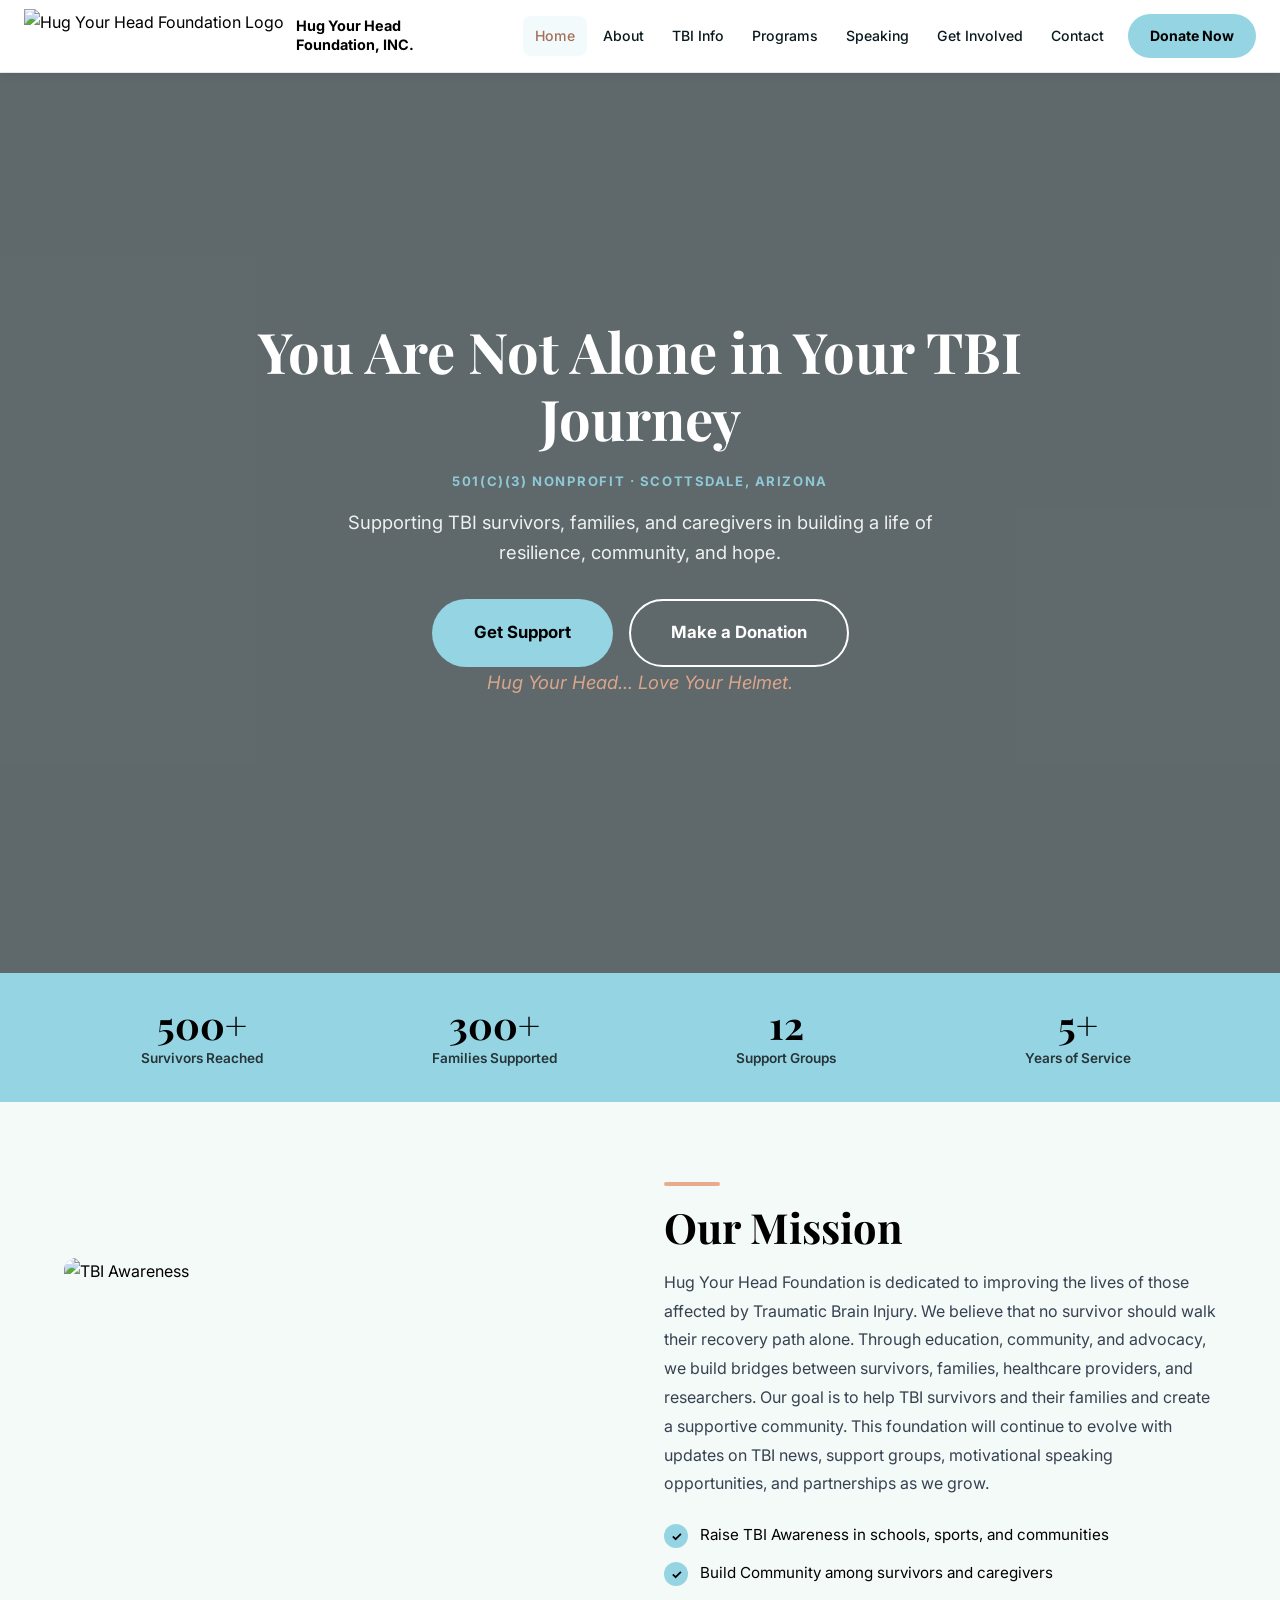
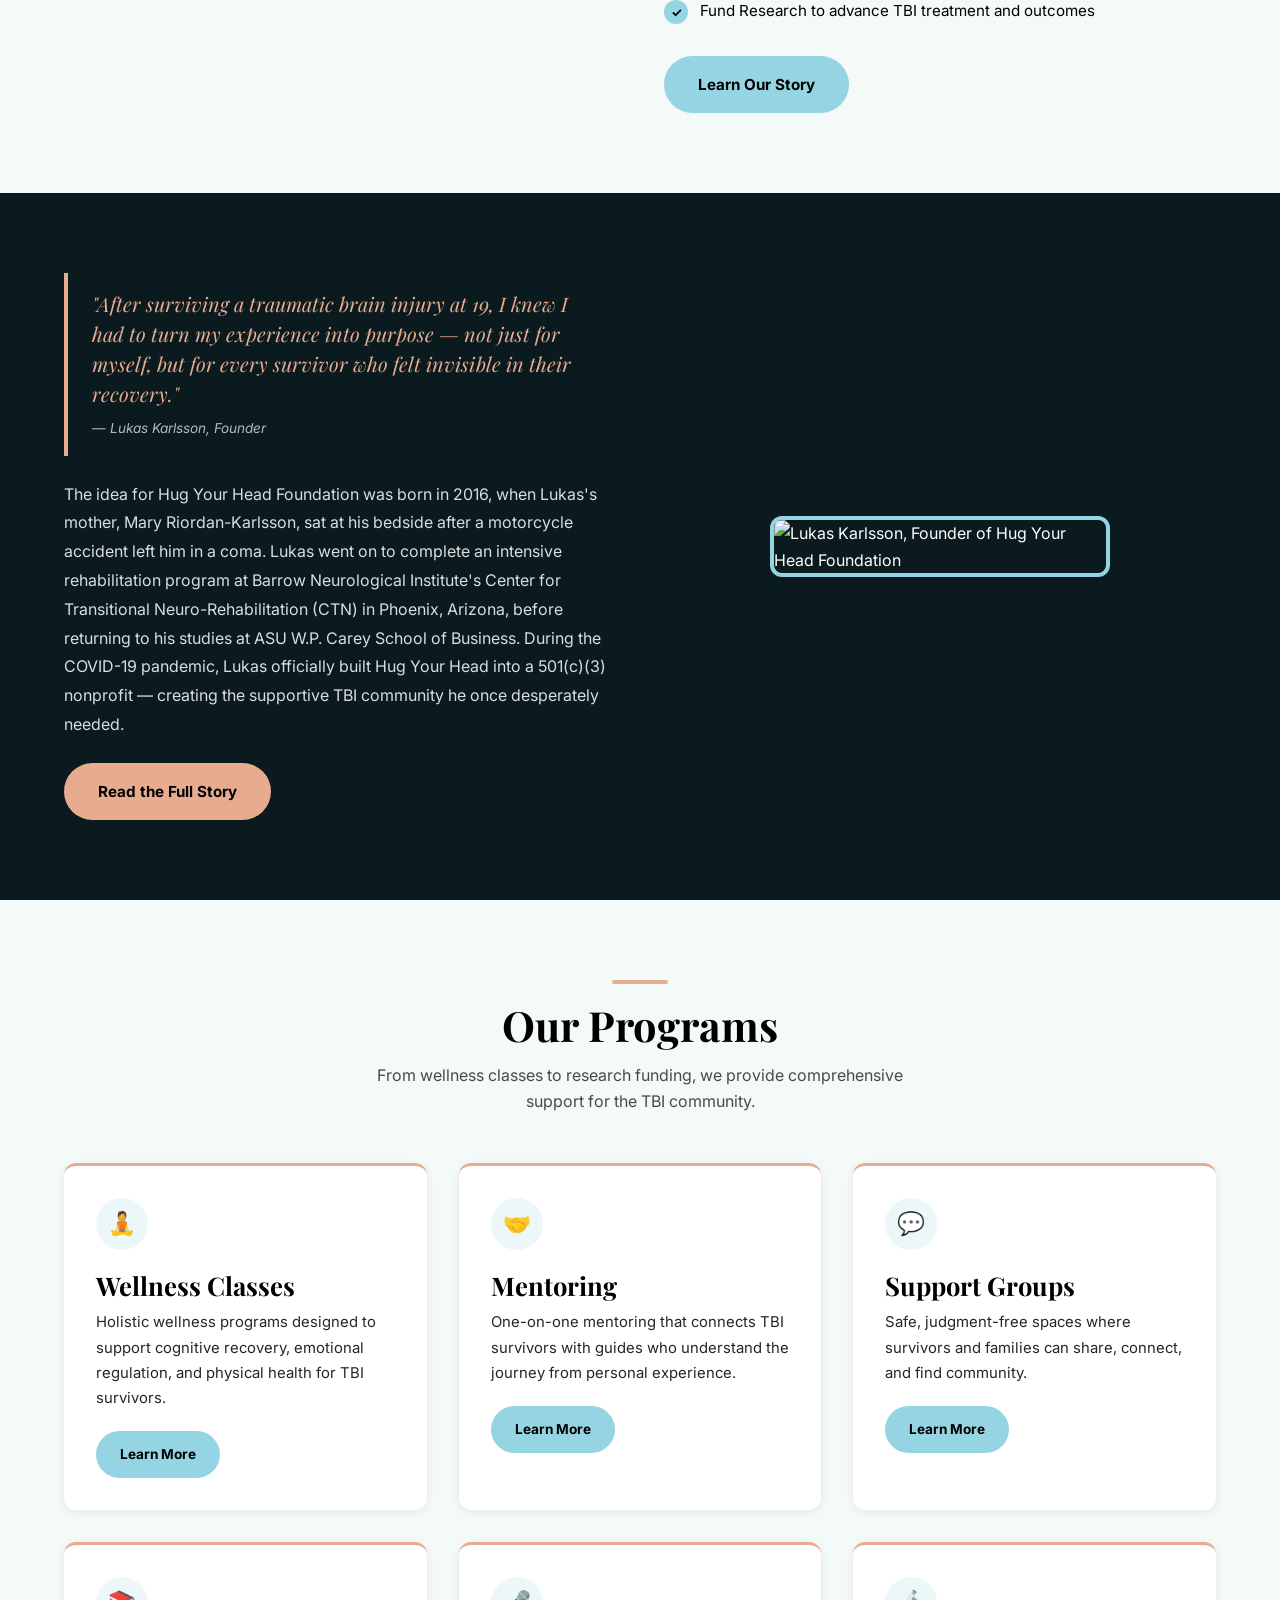
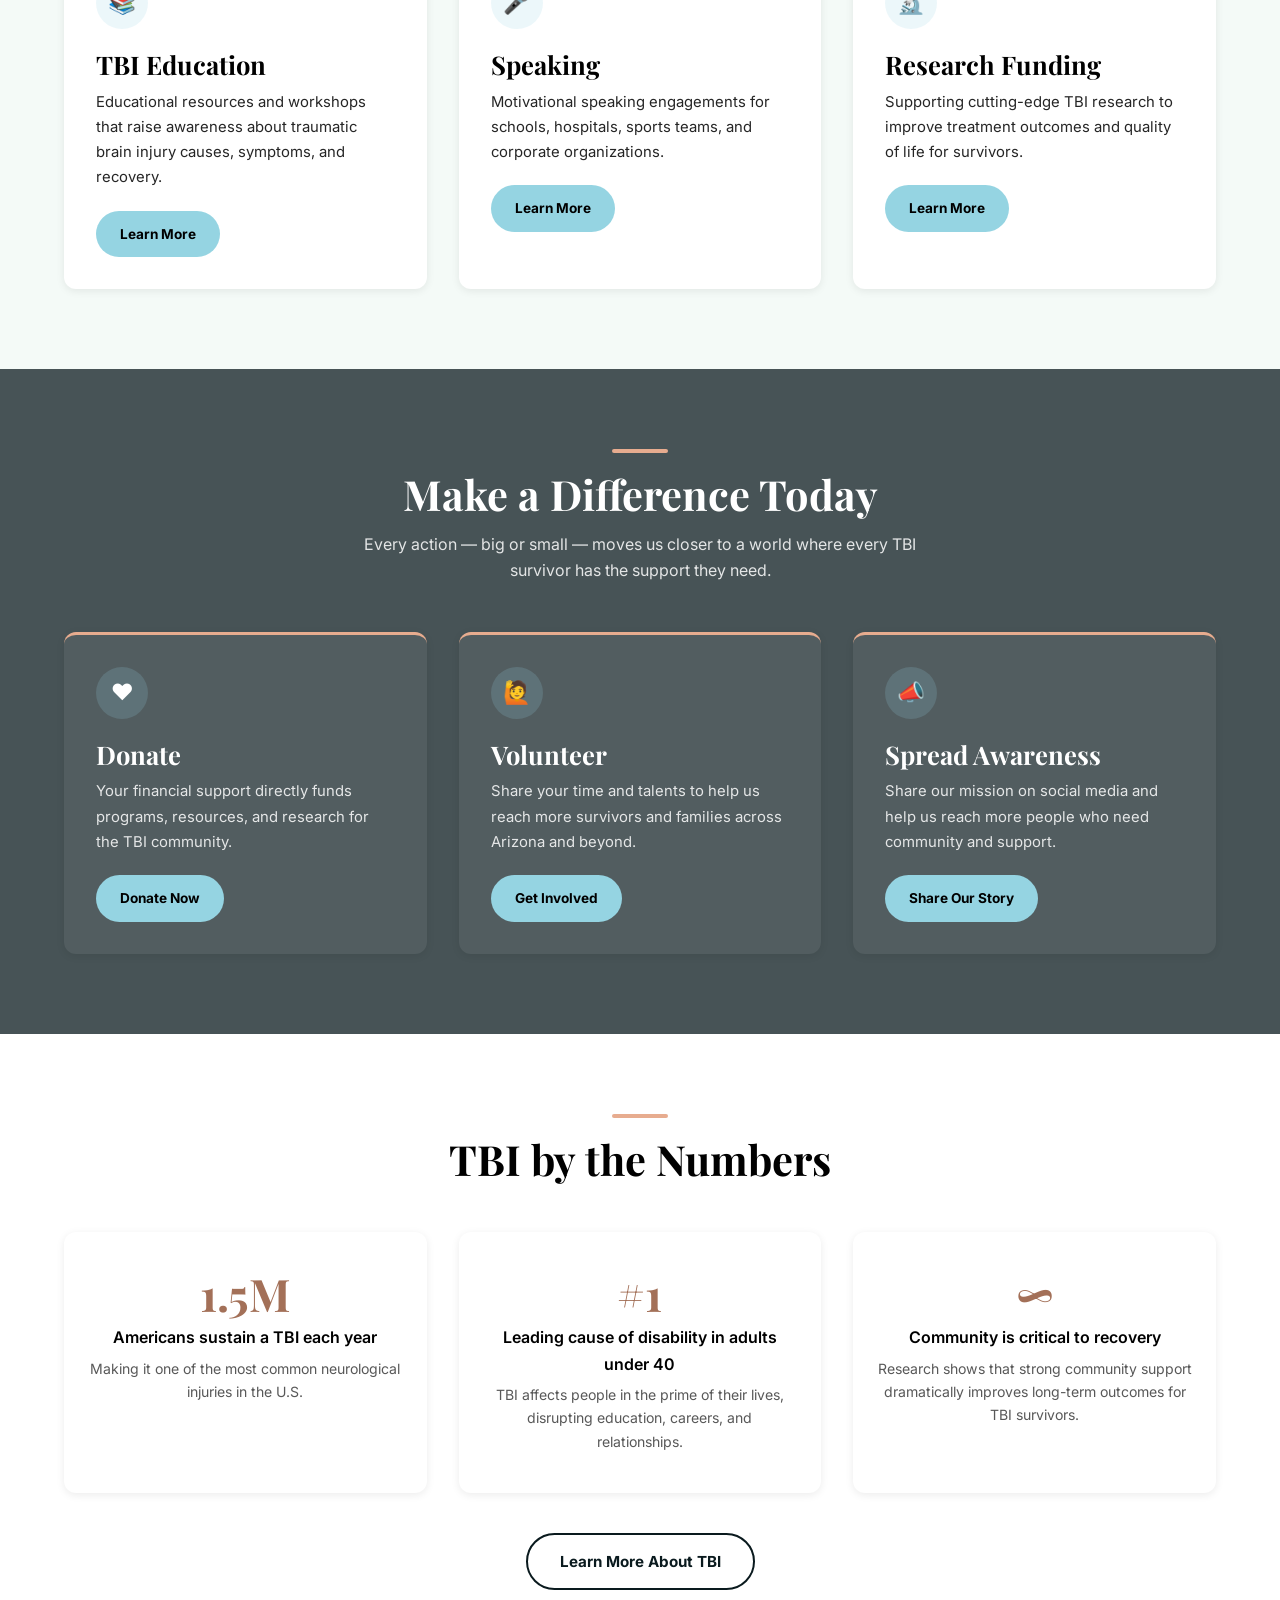
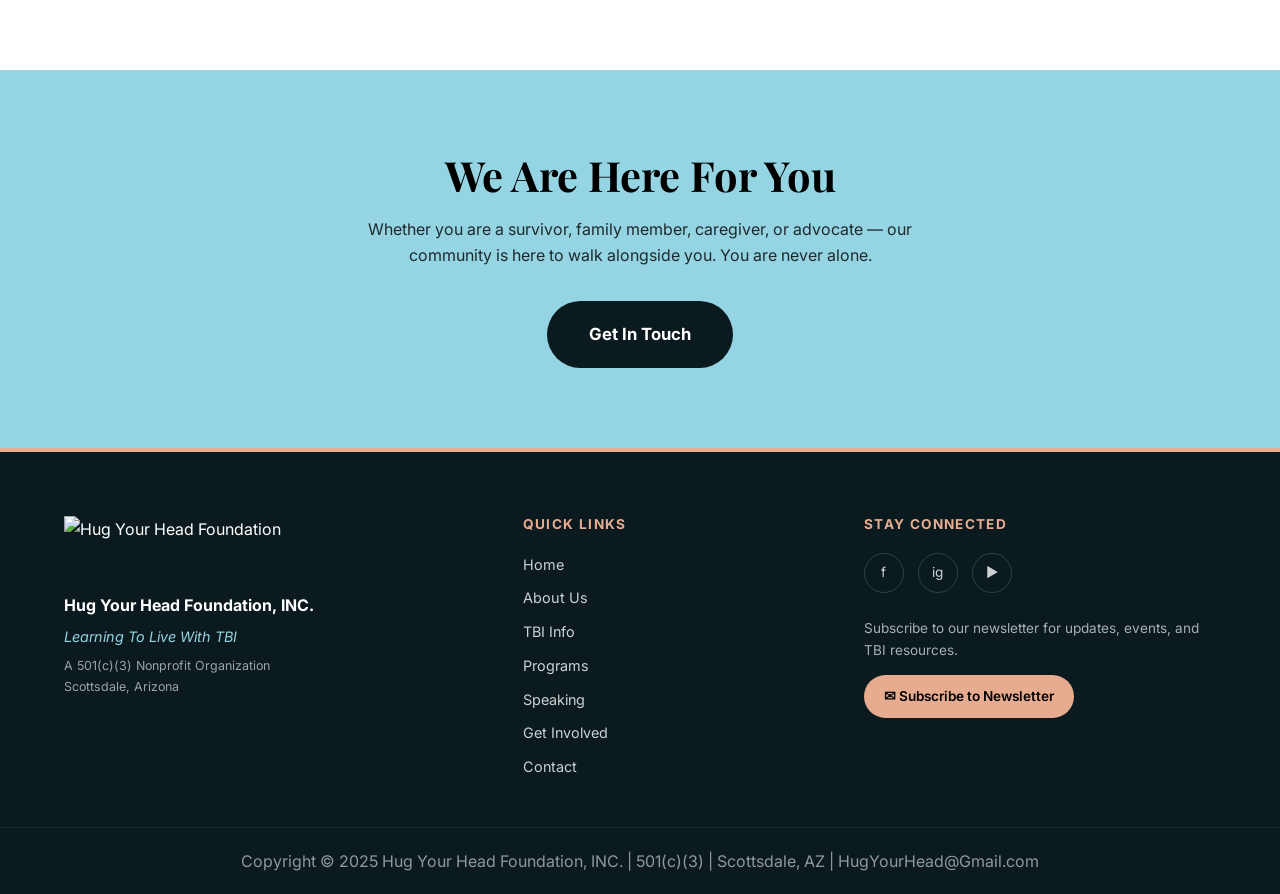
==== index.html @ 3189acfc "Fix foundation story copy and image filename case" ====
<!DOCTYPE html>
<html lang="en">
<head>
  <meta charset="UTF-8" />
  <meta name="viewport" content="width=device-width, initial-scale=1.0" />
  <title>Hug Your Head Foundation, INC. | TBI Support &amp; Awareness | Scottsdale AZ</title>
  <meta name="description" content="Hug Your Head Foundation is a 501(c)(3) nonprofit supporting TBI survivors, families, and caregivers in Scottsdale, Arizona. Founded by TBI survivor Lukas Karlsson." />
  <link rel="stylesheet" href="style.css" />
  <link rel="icon" href="https://i0.wp.com/hugyourhead.org/wp-content/uploads/2021/06/cropped-hug-your-head-v2-1-1.png?fit=500%2C500&ssl=1" type="image/png" />
</head>
<body>

<!-- ===================== NAV ===================== -->
<nav class="nav" role="navigation" aria-label="Main navigation">
  <div class="nav__inner">
    <a href="index.html" class="nav__brand">
      <img src="https://i0.wp.com/hugyourhead.org/wp-content/uploads/2021/06/cropped-hug-your-head-v2-1-1.png?fit=500%2C500&ssl=1" alt="Hug Your Head Foundation Logo" class="nav__logo" />
      <span class="nav__brand-text">Hug Your Head Foundation, INC.</span>
    </a>
    <div class="nav__links">
      <a href="index.html">Home</a>
      <a href="about.html">About</a>
      <a href="tbi.html">TBI Info</a>
      <a href="programs.html">Programs</a>
      <a href="speaking.html">Speaking</a>
      <a href="get-involved.html">Get Involved</a>
      <a href="contact.html">Contact</a>
      <a href="get-involved.html" class="nav__cta">Donate Now</a>
    </div>
    <button class="nav__hamburger" aria-label="Open menu" aria-expanded="false">
      <span></span><span></span><span></span>
    </button>
  </div>
</nav>

<!-- Mobile overlay -->
<div class="nav__overlay" role="dialog" aria-modal="true" aria-label="Mobile menu">
  <a href="index.html">Home</a>
  <a href="about.html">About</a>
  <a href="tbi.html">TBI Info</a>
  <a href="programs.html">Programs</a>
  <a href="speaking.html">Speaking</a>
  <a href="get-involved.html">Get Involved</a>
  <a href="contact.html">Contact</a>
  <a href="get-involved.html" class="nav__cta">Donate Now</a>
</div>

<!-- ===================== HERO ===================== -->
<section class="hero hero--full">
  <div class="hero__bg" style="background-image: url('https://i0.wp.com/hugyourhead.org/wp-content/uploads/2020/10/nuero-plasticity-2.jpg?resize=1180%2C600&ssl=1');"></div>
  <div class="hero__overlay" style="background: rgba(10,26,30,.65);"></div>
  <div class="hero__content fade-in">
    <h1>You Are Not Alone in Your TBI Journey</h1>
    <p style="font-size: .82rem; font-weight: 700; text-transform: uppercase; letter-spacing: .12em; color: var(--blue); margin-bottom: 14px; opacity: .9;">501(c)(3) Nonprofit &middot; Scottsdale, Arizona</p>
    <p>Supporting TBI survivors, families, and caregivers in building a life of resilience, community, and hope.</p>
    <div class="hero__buttons">
      <a href="contact.html" class="btn btn-primary btn-lg">Get Support</a>
      <a href="get-involved.html" class="btn btn-outline btn-lg">Make a Donation</a>
    </div>
    <p class="hero__mantra">Hug Your Head&hellip; Love Your Helmet.</p>
  </div>
</section>

<!-- ===================== IMPACT BAR ===================== -->
<section class="impact-bar">
  <div class="container">
    <div class="impact-bar__grid">
      <div class="fade-in">
        <div class="impact-stat__number">500+</div>
        <div class="impact-stat__label">Survivors Reached</div>
      </div>
      <div class="fade-in fade-in-delay-1">
        <div class="impact-stat__number">300+</div>
        <div class="impact-stat__label">Families Supported</div>
      </div>
      <div class="fade-in fade-in-delay-2">
        <div class="impact-stat__number">12</div>
        <div class="impact-stat__label">Support Groups</div>
      </div>
      <div class="fade-in fade-in-delay-3">
        <div class="impact-stat__number">5+</div>
        <div class="impact-stat__label">Years of Service</div>
      </div>
    </div>
  </div>
</section>

<!-- ===================== MISSION ===================== -->
<section class="section bg-light">
  <div class="container">
    <div class="grid-2">
      <div class="fade-in">
        <img src="https://i0.wp.com/hugyourhead.org/wp-content/uploads/2020/11/tbi-info-picture.jpg?ssl=1"
             alt="TBI Awareness" class="img-medium" loading="lazy" />
      </div>
      <div class="fade-in fade-in-delay-1">
        <span class="accent-line"></span>
        <h2>Our Mission</h2>
        <p style="margin: 16px 0 24px; color: #374151; line-height: 1.8;">
          Hug Your Head Foundation is dedicated to improving the lives of those affected by Traumatic Brain Injury. We believe that no survivor should walk their recovery path alone. Through education, community, and advocacy, we build bridges between survivors, families, healthcare providers, and researchers. Our goal is to help TBI survivors and their families and create a supportive community. This foundation will continue to evolve with updates on TBI news, support groups, motivational speaking opportunities, and partnerships as we grow.
        </p>
        <ul class="checklist">
          <li>Raise TBI Awareness in schools, sports, and communities</li>
          <li>Build Community among survivors and caregivers</li>
          <li>Fund Research to advance TBI treatment and outcomes</li>
        </ul>
        <a href="about.html" class="btn btn-primary" style="margin-top: 32px;">Learn Our Story</a>
      </div>
    </div>
  </div>
</section>

<!-- ===================== FOUNDER TEASER ===================== -->
<section class="section bg-dark">
  <div class="container">
    <div class="grid-2">
      <div class="fade-in">
        <div class="pullquote" style="border-left-color: var(--peach);">
          <p>"After surviving a traumatic brain injury at 19, I knew I had to turn my experience into purpose — not just for myself, but for every survivor who felt invisible in their recovery."</p>
          <cite>— Lukas Karlsson, Founder</cite>
        </div>
        <p style="opacity: .85; line-height: 1.8; margin-bottom: 24px;">
          The idea for Hug Your Head Foundation was born in 2016, when Lukas's mother, Mary Riordan-Karlsson, sat at his bedside after a motorcycle accident left him in a coma. Lukas went on to complete an intensive rehabilitation program at Barrow Neurological Institute's Center for Transitional Neuro-Rehabilitation (CTN) in Phoenix, Arizona, before returning to his studies at ASU W.P. Carey School of Business. During the COVID-19 pandemic, Lukas officially built Hug Your Head into a 501(c)(3) nonprofit — creating the supportive TBI community he once desperately needed.
        </p>
        <a href="about.html" class="btn btn-peach">Read the Full Story</a>
      </div>
      <div class="fade-in fade-in-delay-1" style="display: flex; justify-content: center;">
        <img src="https://i0.wp.com/hugyourhead.org/wp-content/uploads/2022/08/IMG_5955-v2-576x1024.jpg?ssl=1"
             alt="Lukas Karlsson, Founder of Hug Your Head Foundation"
             style="max-height: 520px; width: 100%; max-width: 340px; object-fit: cover; border-radius: 12px; border: 4px solid var(--blue);" loading="lazy" />
      </div>
    </div>
  </div>
</section>

<!-- ===================== PROGRAMS PREVIEW ===================== -->
<section class="section bg-light">
  <div class="container">
    <div class="section-header text-center fade-in">
      <span class="accent-line accent-line--center"></span>
      <h2>Our Programs</h2>
      <p style="max-width: 560px; margin: 12px auto 0; opacity: .7;">From wellness classes to research funding, we provide comprehensive support for the TBI community.</p>
    </div>
    <div class="grid-3" style="margin-top: 48px;">
      <div class="card fade-in">
        <div class="card__icon">🧘</div>
        <h3>Wellness Classes</h3>
        <p>Holistic wellness programs designed to support cognitive recovery, emotional regulation, and physical health for TBI survivors.</p>
        <a href="programs.html" class="btn btn-primary btn-sm" style="margin-top: 20px;">Learn More</a>
      </div>
      <div class="card fade-in fade-in-delay-1">
        <div class="card__icon">🤝</div>
        <h3>Mentoring</h3>
        <p>One-on-one mentoring that connects TBI survivors with guides who understand the journey from personal experience.</p>
        <a href="programs.html" class="btn btn-primary btn-sm" style="margin-top: 20px;">Learn More</a>
      </div>
      <div class="card fade-in fade-in-delay-2">
        <div class="card__icon">💬</div>
        <h3>Support Groups</h3>
        <p>Safe, judgment-free spaces where survivors and families can share, connect, and find community.</p>
        <a href="programs.html" class="btn btn-primary btn-sm" style="margin-top: 20px;">Learn More</a>
      </div>
      <div class="card fade-in fade-in-delay-1">
        <div class="card__icon">📚</div>
        <h3>TBI Education</h3>
        <p>Educational resources and workshops that raise awareness about traumatic brain injury causes, symptoms, and recovery.</p>
        <a href="programs.html" class="btn btn-primary btn-sm" style="margin-top: 20px;">Learn More</a>
      </div>
      <div class="card fade-in fade-in-delay-2">
        <div class="card__icon">🎤</div>
        <h3>Speaking</h3>
        <p>Motivational speaking engagements for schools, hospitals, sports teams, and corporate organizations.</p>
        <a href="speaking.html" class="btn btn-primary btn-sm" style="margin-top: 20px;">Learn More</a>
      </div>
      <div class="card fade-in fade-in-delay-3">
        <div class="card__icon">🔬</div>
        <h3>Research Funding</h3>
        <p>Supporting cutting-edge TBI research to improve treatment outcomes and quality of life for survivors.</p>
        <a href="programs.html" class="btn btn-primary btn-sm" style="margin-top: 20px;">Learn More</a>
      </div>
    </div>
  </div>
</section>

<!-- ===================== GET INVOLVED STRIP ===================== -->
<section class="section" style="position: relative; overflow: hidden;">
  <div style="position: absolute; inset: 0; background-image: url('https://images.unsplash.com/photo-1559027615-cd4628902d4a?w=1200&q=80'); background-size: cover; background-position: center; z-index: 0;"></div>
  <div style="position: absolute; inset: 0; background: rgba(10,26,30,.75); z-index: 1;"></div>
  <div class="container" style="position: relative; z-index: 2;">
    <div class="section-header text-center fade-in" style="color: var(--white);">
      <span class="accent-line accent-line--center" style="background: var(--peach);"></span>
      <h2>Make a Difference Today</h2>
      <p style="opacity: .85; max-width: 560px; margin: 12px auto 0;">Every action — big or small — moves us closer to a world where every TBI survivor has the support they need.</p>
    </div>
    <div class="grid-3" style="margin-top: 48px;">
      <div class="card card--dark fade-in">
        <div class="card__icon">❤️</div>
        <h3>Donate</h3>
        <p>Your financial support directly funds programs, resources, and research for the TBI community.</p>
        <a href="get-involved.html" class="btn btn-primary btn-sm" style="margin-top: 20px;">Donate Now</a>
      </div>
      <div class="card card--dark fade-in fade-in-delay-1">
        <div class="card__icon">🙋</div>
        <h3>Volunteer</h3>
        <p>Share your time and talents to help us reach more survivors and families across Arizona and beyond.</p>
        <a href="get-involved.html" class="btn btn-primary btn-sm" style="margin-top: 20px;">Get Involved</a>
      </div>
      <div class="card card--dark fade-in fade-in-delay-2">
        <div class="card__icon">📣</div>
        <h3>Spread Awareness</h3>
        <p>Share our mission on social media and help us reach more people who need community and support.</p>
        <a href="get-involved.html" class="btn btn-primary btn-sm" style="margin-top: 20px;">Share Our Story</a>
      </div>
    </div>
  </div>
</section>

<!-- ===================== TBI AWARENESS STATS ===================== -->
<section class="section bg-white">
  <div class="container">
    <div class="section-header text-center fade-in">
      <span class="accent-line accent-line--center"></span>
      <h2>TBI by the Numbers</h2>
    </div>
    <div class="grid-3" style="margin-top: 48px;">
      <div class="stat-box fade-in">
        <div class="stat-box__number">1.5M</div>
        <div class="stat-box__label">Americans sustain a TBI each year</div>
        <div class="stat-box__sub">Making it one of the most common neurological injuries in the U.S.</div>
      </div>
      <div class="stat-box fade-in fade-in-delay-1">
        <div class="stat-box__number">#1</div>
        <div class="stat-box__label">Leading cause of disability in adults under 40</div>
        <div class="stat-box__sub">TBI affects people in the prime of their lives, disrupting education, careers, and relationships.</div>
      </div>
      <div class="stat-box fade-in fade-in-delay-2">
        <div class="stat-box__number">∞</div>
        <div class="stat-box__label">Community is critical to recovery</div>
        <div class="stat-box__sub">Research shows that strong community support dramatically improves long-term outcomes for TBI survivors.</div>
      </div>
    </div>
    <div class="text-center" style="margin-top: 40px;">
      <a href="tbi.html" class="btn btn-outline-dark">Learn More About TBI</a>
    </div>
  </div>
</section>

<!-- ===================== CONTACT TEASER ===================== -->
<section class="section bg-blue">
  <div class="container text-center">
    <div class="fade-in">
      <h2 style="color: var(--black); margin-bottom: 16px;">We Are Here For You</h2>
      <p style="max-width: 560px; margin: 0 auto 32px; color: var(--black); opacity: .8;">Whether you are a survivor, family member, caregiver, or advocate — our community is here to walk alongside you. You are never alone.</p>
      <a href="contact.html" class="btn btn-dark btn-lg">Get In Touch</a>
    </div>
  </div>
</section>

<!-- ===================== FOOTER ===================== -->
<footer class="footer" role="contentinfo">
  <div class="container">
    <div class="footer__grid">
      <div>
        <img src="https://i0.wp.com/hugyourhead.org/wp-content/uploads/2021/06/cropped-hug-your-head-v2-1-1.png?fit=500%2C500&ssl=1" alt="Hug Your Head Foundation" class="footer__logo" loading="lazy" />
        <p class="footer__org">Hug Your Head Foundation, INC.</p>
        <p class="footer__tagline">Learning To Live With TBI</p>
        <p class="footer__501c3">A 501(c)(3) Nonprofit Organization<br>Scottsdale, Arizona</p>
      </div>
      <div>
        <h4>Quick Links</h4>
        <nav class="footer__links">
          <a href="index.html">Home</a>
          <a href="about.html">About Us</a>
          <a href="tbi.html">TBI Info</a>
          <a href="programs.html">Programs</a>
          <a href="speaking.html">Speaking</a>
          <a href="get-involved.html">Get Involved</a>
          <a href="contact.html">Contact</a>
        </nav>
      </div>
      <div>
        <h4>Stay Connected</h4>
        <div class="footer__social">
          <a href="https://www.facebook.com/HugYourHead" target="_blank" rel="noopener noreferrer" aria-label="Facebook">f</a>
          <a href="https://www.instagram.com/hugyourhead" target="_blank" rel="noopener noreferrer" aria-label="Instagram">ig</a>
          <a href="https://www.youtube.com/@hugyourhead" target="_blank" rel="noopener noreferrer" aria-label="YouTube">▶</a>
        </div>
        <p style="font-size: .85rem; opacity: .65; margin-bottom: 14px;">Subscribe to our newsletter for updates, events, and TBI resources.</p>
        <a href="http://eepurl.com/hPcne9" target="_blank" rel="noopener noreferrer" class="footer__newsletter-link">
          ✉ Subscribe to Newsletter
        </a>
      </div>
    </div>
  </div>
  <div class="footer__bottom">
    <div class="container">
      <p>Copyright &copy; 2025 Hug Your Head Foundation, INC. | 501(c)(3) | Scottsdale, AZ | <a href="mailto:HugYourHead@Gmail.com" style="color: inherit;">HugYourHead@Gmail.com</a></p>
    </div>
  </div>
</footer>

<!-- Back to top -->
<button id="back-to-top" aria-label="Back to top">↑</button>

<script src="script.js"></script>
</body>
</html>
---- style.css ----
/* =========================================================
   HUG YOUR HEAD FOUNDATION — style.css
   ========================================================= */

/* --- Google Fonts --- */
@import url('https://fonts.googleapis.com/css2?family=Playfair+Display:ital,wght@0,400;0,600;0,700;0,900;1,400;1,600&family=Inter:wght@300;400;500;600;700&display=swap');

/* --- CSS Variables --- */
:root {
  --blue:   #95d4e2;
  --peach:  #e7ac8f;
  --brown:  #a37058;
  --black:  #000000;
  --white:  #ffffff;
  --dark:   #0a1a1e;
  --light:  #f4faf7;

  --blue-dark:  #6bbdce;
  --peach-dark: #d4946f;

  --radius-sm:  8px;
  --radius-md:  12px;
  --radius-lg:  20px;
  --radius-pill: 50px;

  --shadow-sm: 0 2px 8px rgba(0,0,0,.08);
  --shadow-md: 0 6px 24px rgba(0,0,0,.12);
  --shadow-lg: 0 16px 48px rgba(0,0,0,.18);

  --transition: all .3s ease;
  --font-heading: 'Playfair Display', Georgia, serif;
  --font-body:    'Inter', sans-serif;
}

/* --- Reset & Base --- */
*, *::before, *::after { box-sizing: border-box; margin: 0; padding: 0; }
html { scroll-behavior: smooth; font-size: 16px; }
body {
  font-family: var(--font-body);
  color: var(--black);
  background: var(--white);
  line-height: 1.65;
  overflow-x: hidden;
}
img { max-width: 100%; display: block; }
a  { text-decoration: none; color: inherit; }
ul { list-style: none; }
button { cursor: pointer; border: none; background: none; font-family: inherit; }

/* --- Typography --- */
h1, h2, h3, h4 { font-family: var(--font-heading); line-height: 1.2; }
h1 { font-size: clamp(2rem, 5vw, 3.5rem); }
h2 { font-size: clamp(1.6rem, 3.5vw, 2.6rem); }
h3 { font-size: clamp(1.2rem, 2.5vw, 1.6rem); }
h4 { font-size: 1.15rem; }
p  { font-size: 1rem; }

/* --- Layout Helpers --- */
.container { max-width: 1200px; margin: 0 auto; padding: 0 24px; }
.section    { padding: 80px 0; }
.section-sm { padding: 48px 0; }
.grid-2 { display: grid; grid-template-columns: 1fr 1fr; gap: 48px; align-items: center; }
.grid-3 { display: grid; grid-template-columns: repeat(3, 1fr); gap: 32px; }
.grid-4 { display: grid; grid-template-columns: repeat(4, 1fr); gap: 24px; }
.text-center { text-align: center; }
.flex-center { display: flex; align-items: center; justify-content: center; }

/* --- Backgrounds --- */
.bg-light  { background: var(--light); }
.bg-dark   { background: var(--dark); color: var(--white); }
.bg-blue   { background: var(--blue); }
.bg-white  { background: var(--white); }

/* =========================================================
   NAVIGATION
   ========================================================= */
.nav {
  position: sticky;
  top: 0;
  z-index: 1000;
  background: var(--white);
  border-bottom: 1px solid #e2e8f0;
  box-shadow: var(--shadow-sm);
}
.nav__inner {
  display: flex;
  align-items: center;
  justify-content: space-between;
  height: 72px;
  padding: 0 24px;
  max-width: 1300px;
  margin: 0 auto;
}
.nav__brand {
  display: flex;
  align-items: center;
  gap: 12px;
  text-decoration: none;
  flex-shrink: 0;
}
.nav__logo { height: 55px; width: auto; object-fit: contain; }
.nav__brand-text {
  font-family: var(--font-body);
  font-weight: 700;
  font-size: .9rem;
  color: var(--black);
  max-width: 160px;
  line-height: 1.3;
}
.nav__links {
  display: flex;
  align-items: center;
  gap: 4px;
}
.nav__links a {
  font-size: .88rem;
  font-weight: 500;
  color: var(--dark);
  padding: 8px 12px;
  border-radius: var(--radius-sm);
  transition: var(--transition);
  white-space: nowrap;
}
.nav__links a:hover,
.nav__links a.active { color: var(--brown); background: rgba(149,212,226,.12); }
.nav__cta {
  background: var(--blue);
  color: var(--black) !important;
  padding: 10px 22px !important;
  border-radius: var(--radius-pill) !important;
  font-weight: 700 !important;
  font-size: .88rem !important;
  transition: var(--transition) !important;
  margin-left: 8px;
  flex-shrink: 0;
}
.nav__cta:hover { background: var(--blue-dark) !important; transform: translateY(-1px); }

/* Hamburger */
.nav__hamburger {
  display: none;
  flex-direction: column;
  gap: 5px;
  padding: 8px;
  z-index: 1100;
  cursor: pointer;
}
.nav__hamburger span {
  display: block;
  width: 26px;
  height: 2px;
  background: var(--dark);
  border-radius: 2px;
  transition: var(--transition);
}
.nav__hamburger.open span:nth-child(1) { transform: translateY(7px) rotate(45deg); background: var(--white); }
.nav__hamburger.open span:nth-child(2) { opacity: 0; }
.nav__hamburger.open span:nth-child(3) { transform: translateY(-7px) rotate(-45deg); background: var(--white); }

/* Mobile overlay */
.nav__overlay {
  position: fixed;
  inset: 0;
  background: var(--dark);
  z-index: 999;
  display: flex;
  flex-direction: column;
  align-items: center;
  justify-content: center;
  gap: 24px;
  opacity: 0;
  pointer-events: none;
  transition: opacity .35s ease;
}
.nav__overlay.open { opacity: 1; pointer-events: all; }
.nav__overlay a {
  color: var(--white);
  font-size: 1.6rem;
  font-family: var(--font-heading);
  font-weight: 600;
  letter-spacing: .02em;
  transition: color .2s;
}
.nav__overlay a:hover { color: var(--blue); }
.nav__overlay .nav__cta {
  background: var(--blue) !important;
  color: var(--black) !important;
  padding: 14px 36px !important;
  border-radius: var(--radius-pill) !important;
  font-size: 1.1rem !important;
  margin-top: 8px;
}

/* =========================================================
   FOOTER
   ========================================================= */
.footer {
  background: var(--dark);
  color: var(--white);
  border-top: 4px solid var(--peach);
}
.footer__grid {
  display: grid;
  grid-template-columns: 1.4fr 1fr 1.2fr;
  gap: 48px;
  padding: 64px 0 48px;
}
.footer__logo { height: 60px; margin-bottom: 16px; }
.footer__org  { font-weight: 700; font-size: 1rem; margin-bottom: 6px; }
.footer__tagline { color: var(--blue); font-style: italic; font-size: .9rem; margin-bottom: 8px; }
.footer__501c3  { font-size: .78rem; opacity: .6; }
.footer h4 { font-family: var(--font-body); font-weight: 700; font-size: .85rem; text-transform: uppercase; letter-spacing: .1em; color: var(--peach); margin-bottom: 20px; }
.footer__links { display: flex; flex-direction: column; gap: 10px; }
.footer__links a { font-size: .9rem; opacity: .8; transition: var(--transition); }
.footer__links a:hover { opacity: 1; color: var(--blue); }
.footer__social { display: flex; gap: 14px; margin-bottom: 24px; }
.footer__social a {
  display: flex; align-items: center; justify-content: center;
  width: 40px; height: 40px;
  border: 1px solid rgba(255,255,255,.2);
  border-radius: 50%;
  font-size: .85rem;
  opacity: .8;
  transition: var(--transition);
}
.footer__social a:hover { border-color: var(--blue); color: var(--blue); opacity: 1; transform: translateY(-2px); }
.footer__newsletter-link {
  display: inline-flex; align-items: center; gap: 8px;
  background: var(--peach);
  color: var(--black);
  padding: 10px 20px;
  border-radius: var(--radius-pill);
  font-weight: 600;
  font-size: .85rem;
  transition: var(--transition);
}
.footer__newsletter-link:hover { background: var(--peach-dark); }
.footer__bottom {
  border-top: 1px solid rgba(255,255,255,.1);
  padding: 20px 0;
  font-size: .8rem;
  opacity: .55;
  text-align: center;
}

/* =========================================================
   BUTTONS
   ========================================================= */
.btn {
  display: inline-flex;
  align-items: center;
  gap: 8px;
  padding: 14px 32px;
  border-radius: var(--radius-pill);
  font-weight: 700;
  font-size: .95rem;
  transition: var(--transition);
  cursor: pointer;
  border: 2px solid transparent;
  font-family: var(--font-body);
}
.btn-primary { background: var(--blue); color: var(--black); }
.btn-primary:hover { background: var(--blue-dark); transform: translateY(-2px); box-shadow: var(--shadow-md); }
.btn-outline { background: transparent; border-color: var(--white); color: var(--white); }
.btn-outline:hover { background: var(--white); color: var(--dark); transform: translateY(-2px); }
.btn-outline-dark { background: transparent; border-color: var(--dark); color: var(--dark); }
.btn-outline-dark:hover { background: var(--dark); color: var(--white); }
.btn-peach { background: var(--peach); color: var(--black); }
.btn-peach:hover { background: var(--peach-dark); transform: translateY(-2px); }
.btn-dark { background: var(--dark); color: var(--white); }
.btn-dark:hover { background: #132329; transform: translateY(-2px); }
.btn-sm { padding: 10px 22px; font-size: .85rem; }
.btn-lg { padding: 18px 40px; font-size: 1.05rem; }

/* =========================================================
   CARDS
   ========================================================= */
.card {
  background: var(--white);
  border-radius: var(--radius-md);
  border-top: 3px solid var(--peach);
  padding: 32px;
  box-shadow: var(--shadow-sm);
  transition: var(--transition);
}
.card:hover { transform: translateY(-4px); box-shadow: var(--shadow-md); }
.card--blue  { border-top-color: var(--blue); }
.card--dark  { background: rgba(255,255,255,.06); border-top-color: var(--peach); color: var(--white); }
.card--dark:hover { background: rgba(255,255,255,.1); }
.card__icon {
  width: 52px; height: 52px;
  background: rgba(149,212,226,.18);
  border-radius: 50%;
  display: flex; align-items: center; justify-content: center;
  font-size: 1.4rem;
  margin-bottom: 20px;
}
.card h3 { margin-bottom: 10px; }
.card p  { font-size: .93rem; opacity: .85; line-height: 1.7; }

/* =========================================================
   HERO
   ========================================================= */
.hero {
  position: relative;
  display: flex;
  align-items: center;
  justify-content: center;
  text-align: center;
  color: var(--white);
  overflow: hidden;
}
.hero--full { min-height: 100vh; }
.hero--lg   { min-height: 500px; }
.hero--md   { min-height: 450px; }
.hero--sm   { min-height: 400px; }
.hero__bg {
  position: absolute;
  inset: 0;
  background-size: cover;
  background-position: center;
  z-index: 0;
}
.hero__overlay {
  position: absolute;
  inset: 0;
  z-index: 1;
}
.hero__content {
  position: relative;
  z-index: 2;
  max-width: 820px;
  padding: 40px 24px;
}
.hero__eyebrow {
  display: inline-block;
  background: rgba(149,212,226,.25);
  border: 1px solid rgba(149,212,226,.5);
  color: var(--blue);
  font-size: .8rem;
  font-weight: 600;
  text-transform: uppercase;
  letter-spacing: .12em;
  padding: 6px 18px;
  border-radius: var(--radius-pill);
  margin-bottom: 20px;
}
.hero h1  { margin-bottom: 20px; }
.hero p   { font-size: 1.15rem; opacity: .9; max-width: 640px; margin: 0 auto 32px; }
.hero__buttons { display: flex; gap: 16px; justify-content: center; flex-wrap: wrap; }
.hero__mantra  { font-style: italic; color: var(--peach); font-size: 1.1rem; margin-top: 24px; opacity: .9; }

/* =========================================================
   SECTION ACCENTS
   ========================================================= */
.section-header { margin-bottom: 48px; }
.accent-line {
  display: block;
  width: 56px; height: 4px;
  background: var(--peach);
  border-radius: 2px;
  margin-bottom: 16px;
}
.accent-line--blue  { background: var(--blue); }
.accent-line--center { margin: 0 auto 16px; }
.section-eyebrow {
  font-size: .8rem;
  font-weight: 600;
  text-transform: uppercase;
  letter-spacing: .14em;
  color: var(--brown);
  margin-bottom: 12px;
}

/* =========================================================
   IMPACT BAR
   ========================================================= */
.impact-bar {
  background: var(--blue);
  padding: 32px 0;
}
.impact-bar__grid {
  display: grid;
  grid-template-columns: repeat(4, 1fr);
  gap: 16px;
  text-align: center;
}
.impact-stat__number {
  font-family: var(--font-heading);
  font-size: 2.4rem;
  font-weight: 700;
  color: var(--black);
  line-height: 1;
}
.impact-stat__label { font-size: .85rem; font-weight: 600; color: var(--black); opacity: .75; margin-top: 4px; }

/* =========================================================
   CHECKLIST
   ========================================================= */
.checklist { list-style: none; display: flex; flex-direction: column; gap: 12px; }
.checklist li {
  display: flex;
  align-items: flex-start;
  gap: 12px;
  font-size: .95rem;
}
.checklist li::before {
  content: '✓';
  display: flex; align-items: center; justify-content: center;
  min-width: 24px; height: 24px;
  background: var(--blue);
  color: var(--black);
  border-radius: 50%;
  font-weight: 700;
  font-size: .8rem;
  margin-top: 2px;
}

/* =========================================================
   IMAGES
   ========================================================= */
.img-cover {
  width: 100%;
  height: 100%;
  object-fit: cover;
  border-radius: var(--radius-md);
}
.img-rounded { border-radius: var(--radius-md); }
.img-tall { height: 520px; object-fit: cover; border-radius: var(--radius-md); width: 100%; }
.img-medium { height: 380px; object-fit: cover; border-radius: var(--radius-md); width: 100%; }
.img-border { border: 4px solid var(--blue); }

/* =========================================================
   QUOTE / PULLQUOTE
   ========================================================= */
.pullquote {
  border-left: 4px solid var(--peach);
  padding: 16px 24px;
  margin-bottom: 24px;
}
.pullquote p {
  font-family: var(--font-heading);
  font-style: italic;
  font-size: 1.25rem;
  color: var(--peach);
  line-height: 1.5;
}
.pullquote cite { font-size: .85rem; opacity: .7; margin-top: 8px; display: block; }

/* =========================================================
   TIMELINE
   ========================================================= */
.timeline {
  display: grid;
  grid-template-columns: repeat(4, 1fr);
  gap: 0;
  position: relative;
  margin: 40px 0;
}
.timeline::before {
  content: '';
  position: absolute;
  top: 28px;
  left: 12.5%;
  right: 12.5%;
  height: 2px;
  background: var(--peach);
  z-index: 0;
}
.timeline-step {
  display: flex;
  flex-direction: column;
  align-items: center;
  text-align: center;
  padding: 0 16px;
  position: relative;
  z-index: 1;
}
.timeline-step__dot {
  width: 56px; height: 56px;
  background: var(--peach);
  border-radius: 50%;
  display: flex; align-items: center; justify-content: center;
  font-weight: 700;
  color: var(--black);
  margin-bottom: 20px;
  box-shadow: 0 0 0 6px var(--white);
  font-size: .85rem;
}
.timeline-step h4 { margin-bottom: 8px; }
.timeline-step p  { font-size: .85rem; opacity: .75; }

/* =========================================================
   FAQ ACCORDION
   ========================================================= */
.faq { max-width: 800px; margin: 0 auto; }
.faq-item {
  border-bottom: 1px solid #e2e8f0;
  overflow: hidden;
}
.faq-item:first-child { border-top: 1px solid #e2e8f0; }
.faq-question {
  display: flex;
  align-items: center;
  justify-content: space-between;
  padding: 20px 0;
  cursor: pointer;
  font-weight: 600;
  font-size: 1rem;
  gap: 16px;
  background: none;
  border: none;
  width: 100%;
  text-align: left;
  font-family: var(--font-body);
  color: var(--dark);
  transition: color .2s;
}
.faq-question:hover { color: var(--brown); }
.faq-icon {
  min-width: 28px; height: 28px;
  background: var(--blue);
  border-radius: 50%;
  display: flex; align-items: center; justify-content: center;
  font-size: 1.1rem;
  font-weight: 700;
  transition: transform .3s;
}
.faq-item.open .faq-icon { transform: rotate(45deg); }
.faq-answer {
  max-height: 0;
  overflow: hidden;
  transition: max-height .35s ease, padding .35s ease;
  font-size: .93rem;
  line-height: 1.75;
  color: #374151;
}
.faq-item.open .faq-answer { max-height: 600px; padding-bottom: 20px; }

/* =========================================================
   FORMS
   ========================================================= */
.form { display: flex; flex-direction: column; gap: 20px; }
.form-row { display: grid; grid-template-columns: 1fr 1fr; gap: 20px; }
.form-group { display: flex; flex-direction: column; gap: 6px; }
.form-group label { font-size: .85rem; font-weight: 600; color: inherit; opacity: .8; }
.form-group input,
.form-group select,
.form-group textarea {
  padding: 12px 16px;
  border: 1.5px solid #e2e8f0;
  border-radius: var(--radius-sm);
  font-family: var(--font-body);
  font-size: .93rem;
  color: var(--dark);
  background: var(--white);
  transition: border-color .2s;
  outline: none;
}
.form-group input:focus,
.form-group select:focus,
.form-group textarea:focus { border-color: var(--blue); box-shadow: 0 0 0 3px rgba(149,212,226,.2); }
.form-group textarea { resize: vertical; min-height: 130px; }
.form-success {
  display: none;
  background: rgba(149,212,226,.15);
  border: 1px solid var(--blue);
  border-radius: var(--radius-md);
  padding: 24px;
  text-align: center;
  color: var(--dark);
}
.form-success.show { display: block; }

/* =========================================================
   DONATION SELECTOR
   ========================================================= */
.donation-grid {
  display: grid;
  grid-template-columns: 1fr 1fr;
  gap: 12px;
  width: 100%;
  margin-bottom: 20px;
  overflow: hidden;
}
.donation-amount {
  border: 2px solid #e2e8f0;
  border-radius: var(--radius-md);
  padding: 16px;
  text-align: center;
  cursor: pointer;
  transition: var(--transition);
  font-weight: 700;
  font-size: 1.1rem;
  background: var(--white);
  font-family: var(--font-body);
  color: var(--dark);
}
.donation-amount:hover  { border-color: var(--blue); }
.donation-amount.active { border-color: var(--blue); background: rgba(149,212,226,.15); color: var(--dark); }
.donation-custom input {
  width: 100%;
  padding: 12px 16px;
  border: 1.5px solid #e2e8f0;
  border-radius: var(--radius-sm);
  font-size: .93rem;
  font-family: var(--font-body);
  text-align: center;
}
.donation-custom input:focus { border-color: var(--blue); outline: none; }

/* =========================================================
   STAT BOX
   ========================================================= */
.stat-box {
  text-align: center;
  padding: 40px 24px;
  background: var(--white);
  border-radius: var(--radius-md);
  box-shadow: var(--shadow-sm);
}
.stat-box__number {
  font-family: var(--font-heading);
  font-size: 2.8rem;
  font-weight: 700;
  color: var(--brown);
  line-height: 1;
}
.stat-box__label { font-weight: 600; margin-top: 8px; }
.stat-box__sub   { font-size: .88rem; opacity: .65; margin-top: 6px; }

/* =========================================================
   BACK TO TOP
   ========================================================= */
#back-to-top {
  position: fixed;
  bottom: 28px;
  right: 28px;
  width: 48px;
  height: 48px;
  background: var(--blue);
  color: var(--black);
  border-radius: 50%;
  display: flex;
  align-items: center;
  justify-content: center;
  font-size: 1.1rem;
  box-shadow: var(--shadow-md);
  opacity: 0;
  pointer-events: none;
  transition: var(--transition);
  z-index: 500;
  cursor: pointer;
  border: none;
}
#back-to-top.visible { opacity: 1; pointer-events: all; }
#back-to-top:hover   { background: var(--blue-dark); transform: translateY(-3px); }

/* =========================================================
   FADE IN ANIMATIONS
   ========================================================= */
.fade-in {
  opacity: 0;
  transform: translateY(28px);
  transition: opacity .7s ease, transform .7s ease;
}
.fade-in.visible { opacity: 1; transform: translateY(0); }
.fade-in-delay-1 { transition-delay: .1s; }
.fade-in-delay-2 { transition-delay: .2s; }
.fade-in-delay-3 { transition-delay: .3s; }
.fade-in-delay-4 { transition-delay: .4s; }

/* =========================================================
   PROGRAM / ALTERNATING SECTIONS
   ========================================================= */
.program-section { padding: 80px 0; }
.program-section:nth-child(even) { background: var(--light); }
.program-section .grid-2 { gap: 64px; }
.program-section.reverse .grid-2 { direction: rtl; }
.program-section.reverse .grid-2 > * { direction: ltr; }
.program-badge {
  display: inline-block;
  background: rgba(149,212,226,.2);
  color: var(--brown);
  font-size: .75rem;
  font-weight: 700;
  text-transform: uppercase;
  letter-spacing: .1em;
  padding: 4px 14px;
  border-radius: var(--radius-pill);
  margin-bottom: 12px;
}

/* =========================================================
   GET INVOLVED CARDS
   ========================================================= */
.involve-card {
  background: var(--white);
  border-radius: var(--radius-md);
  box-shadow: var(--shadow-md);
  overflow: hidden;
}
.involve-card__header {
  padding: 32px 32px 20px;
  border-bottom: 1px solid #e2e8f0;
}
.involve-card__body { padding: 24px; }
.involve-card__icon {
  width: 60px; height: 60px;
  border-radius: 50%;
  display: flex; align-items: center; justify-content: center;
  font-size: 1.6rem;
  margin-bottom: 16px;
}
.involve-card__icon--blue  { background: rgba(149,212,226,.2); }
.involve-card__icon--peach { background: rgba(231,172,143,.2); }
.involve-card__icon--brown { background: rgba(163,112,88,.2); }

/* =========================================================
   EVENT CARDS
   ========================================================= */
.event-card {
  background: var(--white);
  border-radius: var(--radius-md);
  box-shadow: var(--shadow-sm);
  overflow: hidden;
  transition: var(--transition);
}
.event-card:hover { transform: translateY(-4px); box-shadow: var(--shadow-md); }
.event-card__img  { height: 200px; object-fit: cover; width: 100%; }
.event-card__body { padding: 24px; }
.event-card__date {
  font-size: .78rem;
  font-weight: 600;
  text-transform: uppercase;
  letter-spacing: .1em;
  color: var(--brown);
  margin-bottom: 8px;
}
.event-card h4 { margin-bottom: 10px; }
.event-card p  { font-size: .88rem; opacity: .75; }

/* =========================================================
   CONTACT INFO CARD
   ========================================================= */
.contact-info-card {
  background: var(--dark);
  color: var(--white);
  border-radius: var(--radius-md);
  padding: 40px;
  height: 100%;
}
.contact-step {
  display: flex;
  gap: 16px;
  margin-bottom: 24px;
  align-items: flex-start;
}
.contact-step__num {
  min-width: 36px; height: 36px;
  background: var(--peach);
  color: var(--black);
  border-radius: 50%;
  display: flex; align-items: center; justify-content: center;
  font-weight: 700;
  font-size: .85rem;
}
.contact-detail { display: flex; align-items: center; gap: 12px; margin-bottom: 14px; font-size: .9rem; }
.contact-detail a { opacity: .85; transition: color .2s; }
.contact-detail a:hover { color: var(--blue); opacity: 1; }

/* =========================================================
   SOCIAL SHARE
   ========================================================= */
.social-share { display: flex; gap: 12px; flex-wrap: wrap; }
.share-btn {
  display: inline-flex;
  align-items: center;
  gap: 8px;
  padding: 12px 20px;
  border-radius: var(--radius-pill);
  font-weight: 600;
  font-size: .88rem;
  transition: var(--transition);
  text-decoration: none;
}
.share-btn--facebook { background: #1877f2; color: var(--white); }
.share-btn--instagram { background: linear-gradient(45deg,#f09433,#e6683c,#dc2743,#cc2366,#bc1888); color: var(--white); }
.share-btn--youtube   { background: #ff0000; color: var(--white); }
.share-btn:hover      { transform: translateY(-2px); box-shadow: var(--shadow-md); opacity: .9; }

/* =========================================================
   RESOURCE CARDS
   ========================================================= */
.resource-card {
  background: var(--white);
  border-radius: var(--radius-md);
  border-top: 3px solid var(--blue);
  padding: 28px;
  box-shadow: var(--shadow-sm);
  transition: var(--transition);
}
.resource-card:hover { transform: translateY(-4px); box-shadow: var(--shadow-md); }
.resource-card h4 { margin-bottom: 8px; }
.resource-card p  { font-size: .88rem; opacity: .75; margin-bottom: 16px; }

/* =========================================================
   SPEAKING TOPICS
   ========================================================= */
.topic-card {
  background: var(--white);
  border-radius: var(--radius-md);
  border-left: 4px solid var(--peach);
  padding: 24px 28px;
  box-shadow: var(--shadow-sm);
  transition: var(--transition);
}
.topic-card:hover { transform: translateX(4px); box-shadow: var(--shadow-md); border-left-color: var(--blue); }
.topic-card h4 { margin-bottom: 8px; }
.topic-card p  { font-size: .88rem; opacity: .75; }

/* =========================================================
   RESPONSIVE
   ========================================================= */
@media (max-width: 1024px) {
  .grid-4    { grid-template-columns: repeat(2, 1fr); }
  .timeline  { grid-template-columns: 1fr 1fr; }
  .timeline::before { display: none; }
  .footer__grid { grid-template-columns: 1fr 1fr; }
}

@media (max-width: 768px) {
  .nav__links { display: none; }
  .nav__hamburger { display: flex; }

  .grid-2 { grid-template-columns: 1fr; gap: 32px; }
  .grid-3 { grid-template-columns: 1fr; }
  .grid-4 { grid-template-columns: 1fr; }
  .impact-bar__grid { grid-template-columns: repeat(2, 1fr); }
  .timeline { grid-template-columns: 1fr; }
  .footer__grid { grid-template-columns: 1fr; gap: 32px; }
  .form-row { grid-template-columns: 1fr; }
  .donation-grid { grid-template-columns: 1fr 1fr; }
  .section { padding: 56px 0; }
  .program-section.reverse .grid-2 { direction: ltr; }
  .hero h1 { font-size: 2rem; }
  .hero p  { font-size: 1rem; }
}

@media (max-width: 480px) {
  .impact-bar__grid { grid-template-columns: 1fr 1fr; }
  .donation-grid    { grid-template-columns: 1fr 1fr; } /* already default */
  .hero__buttons    { flex-direction: column; align-items: center; }
  .nav__brand-text  { display: none; }
  .container { padding: 0 16px; }
}
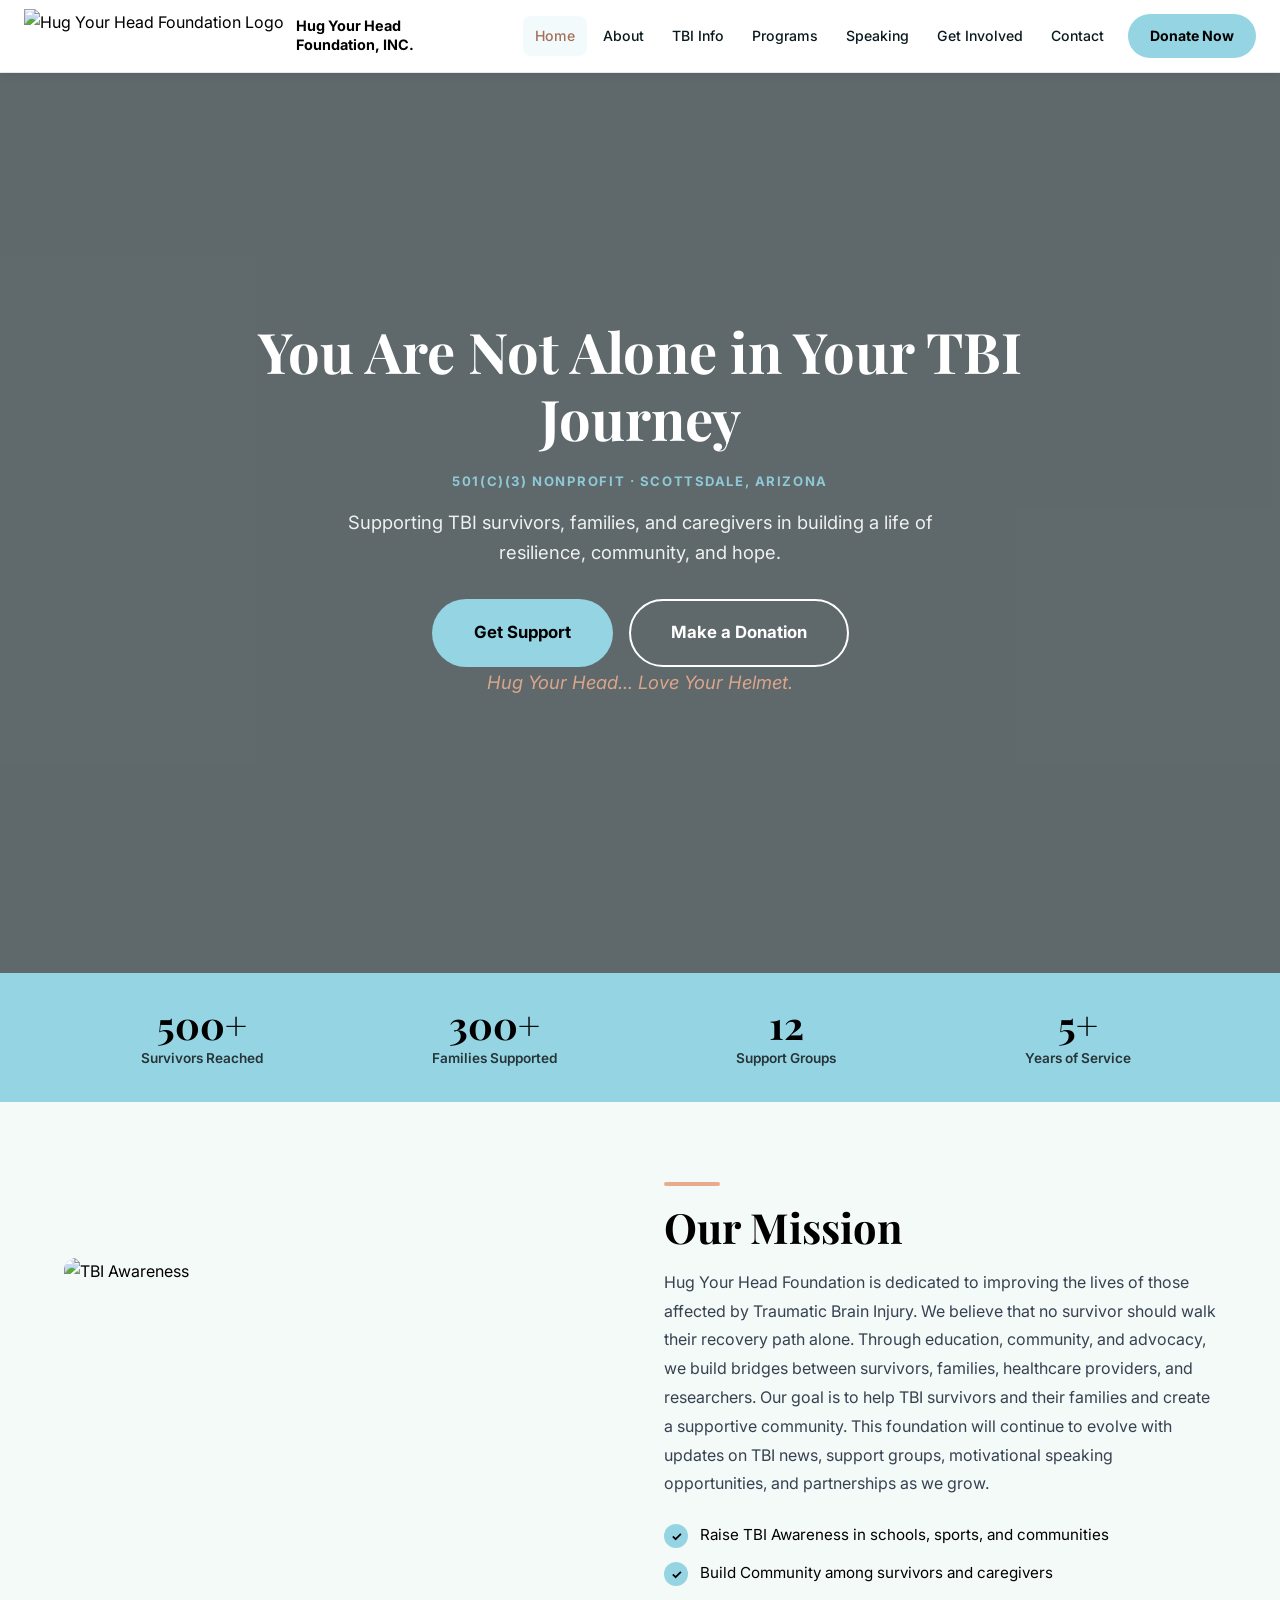
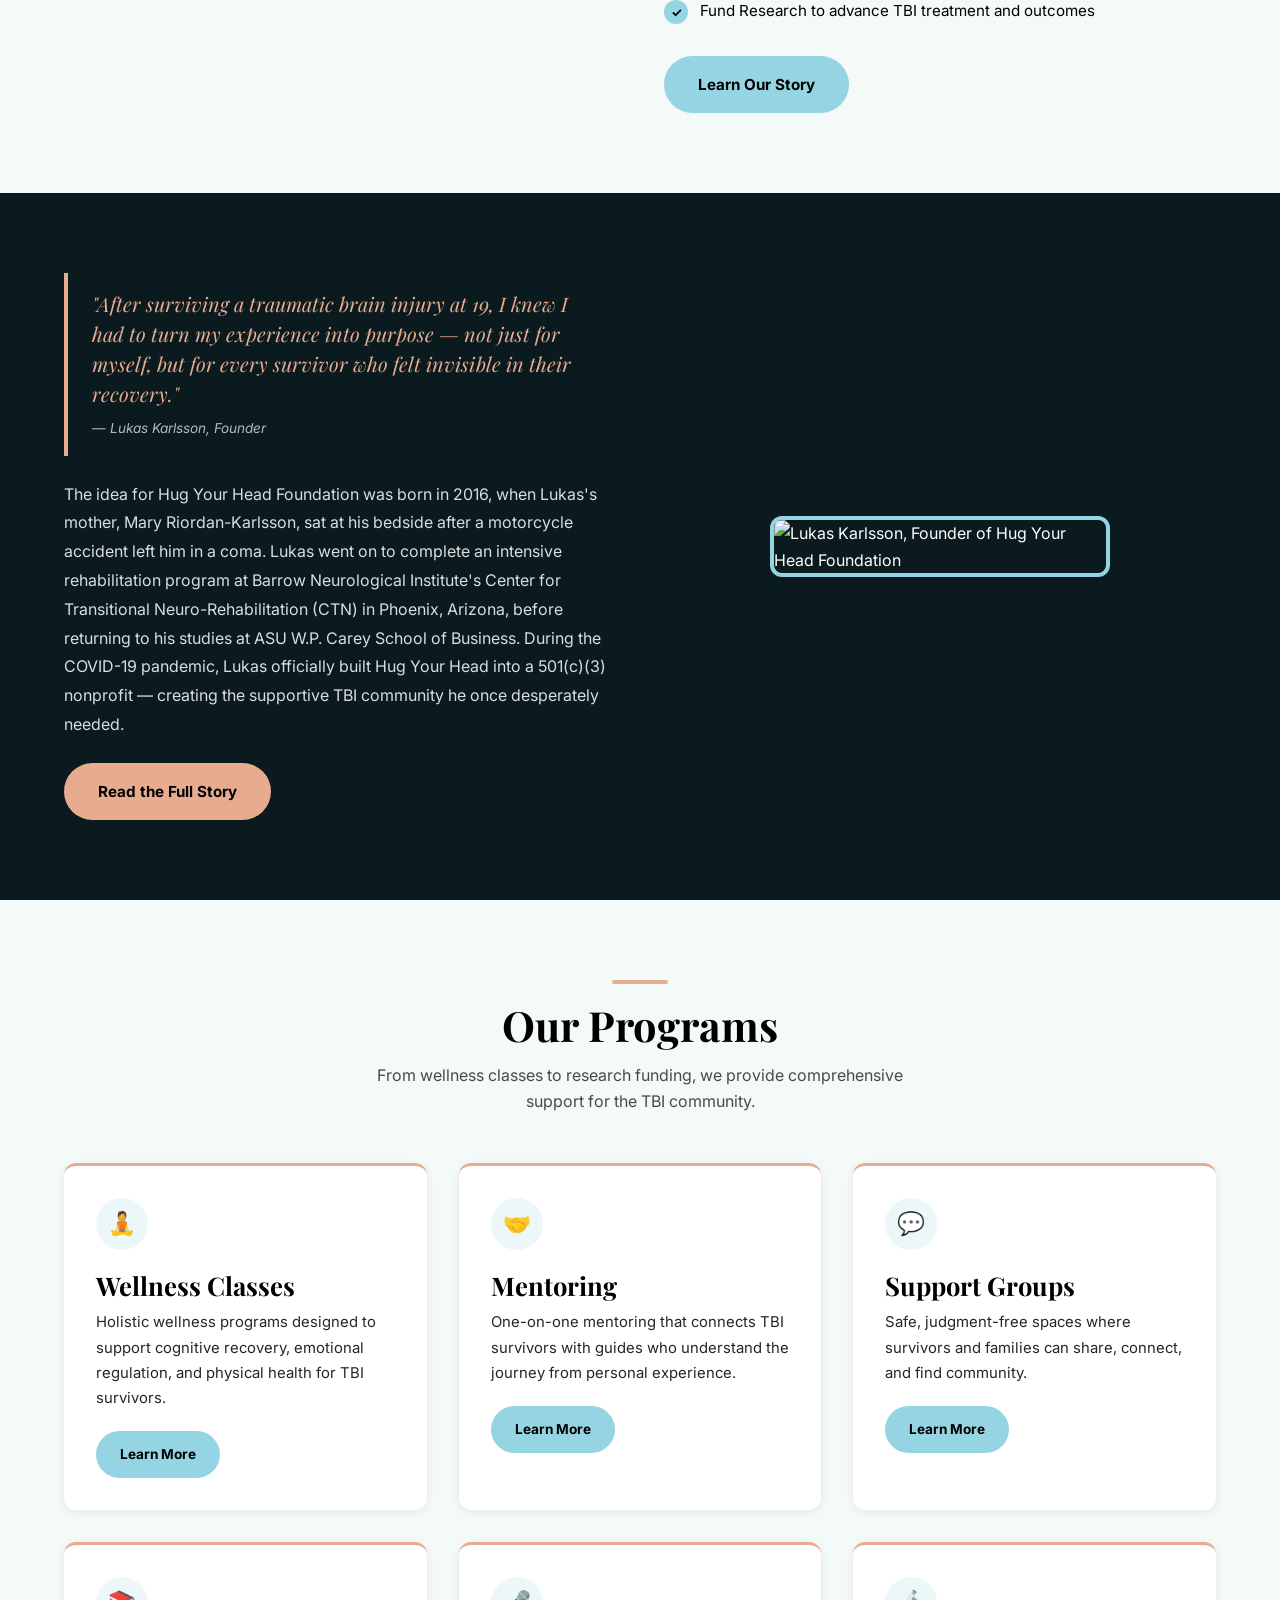
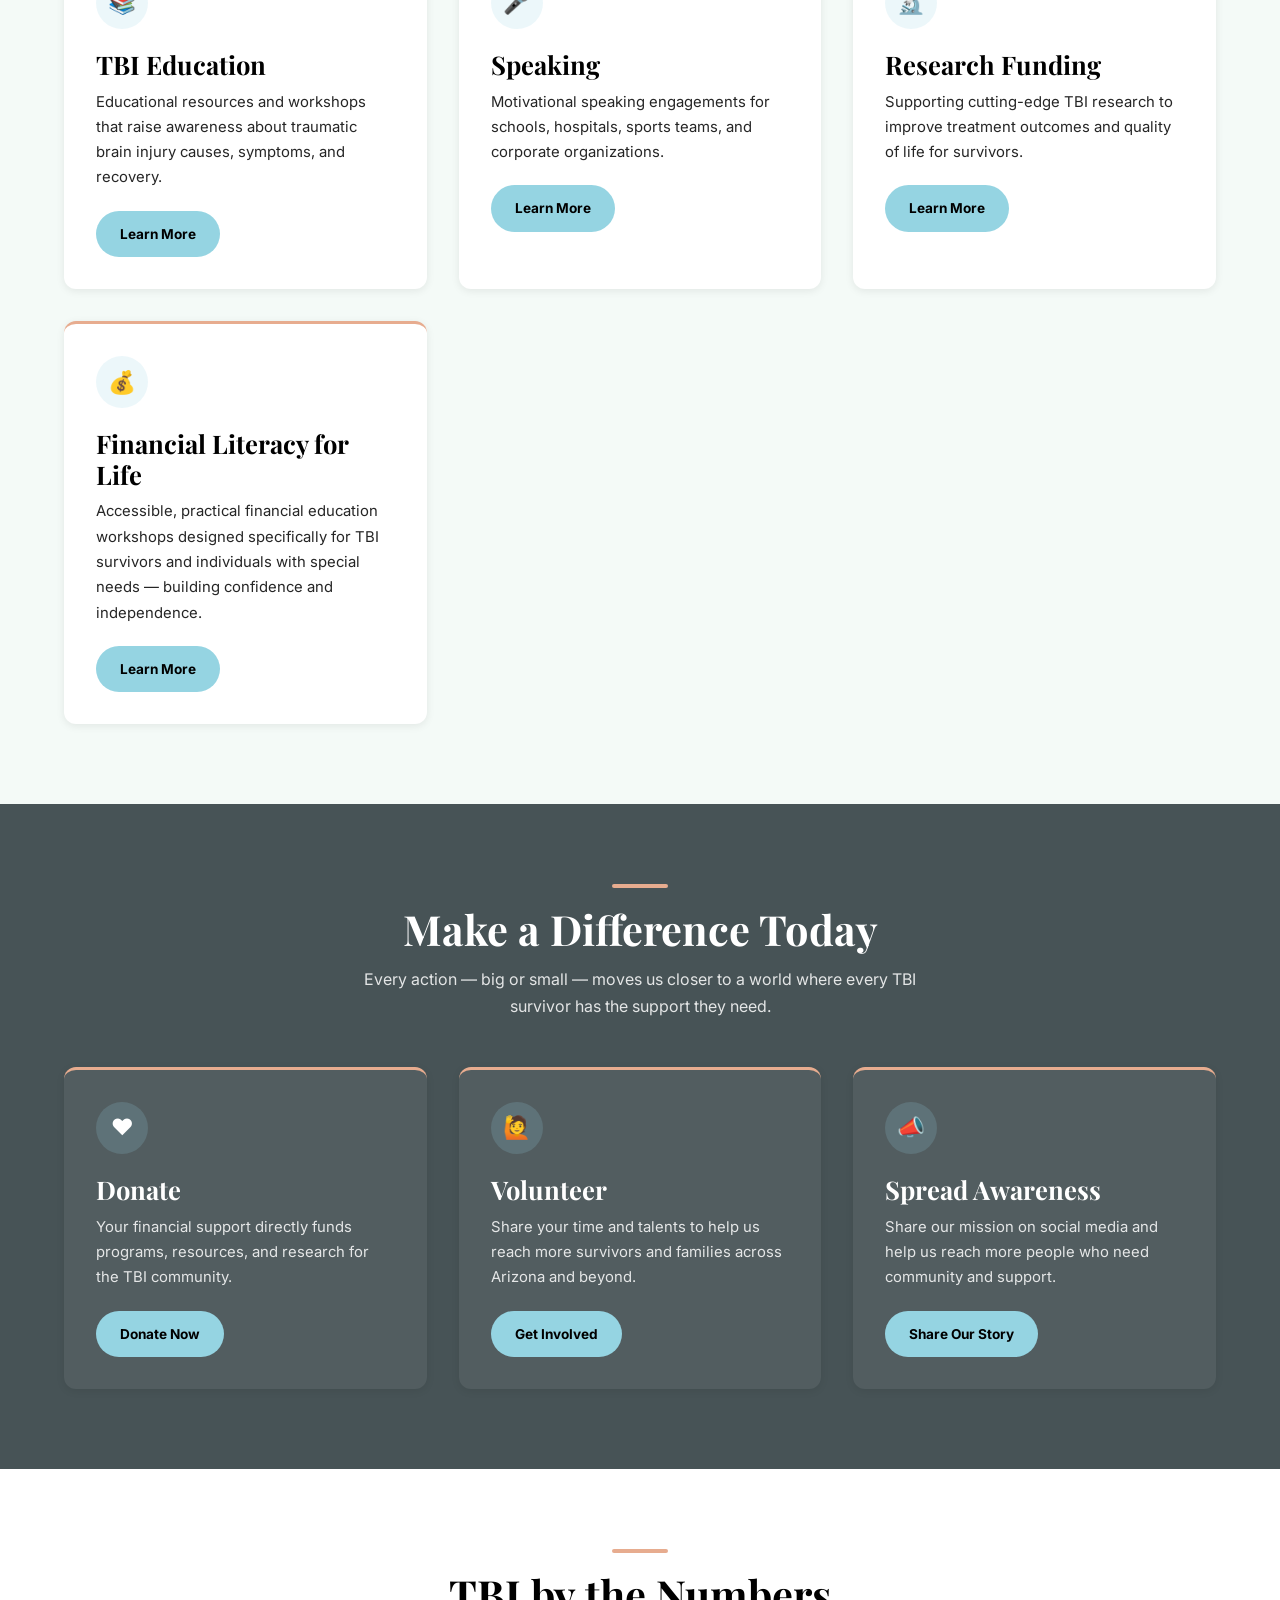
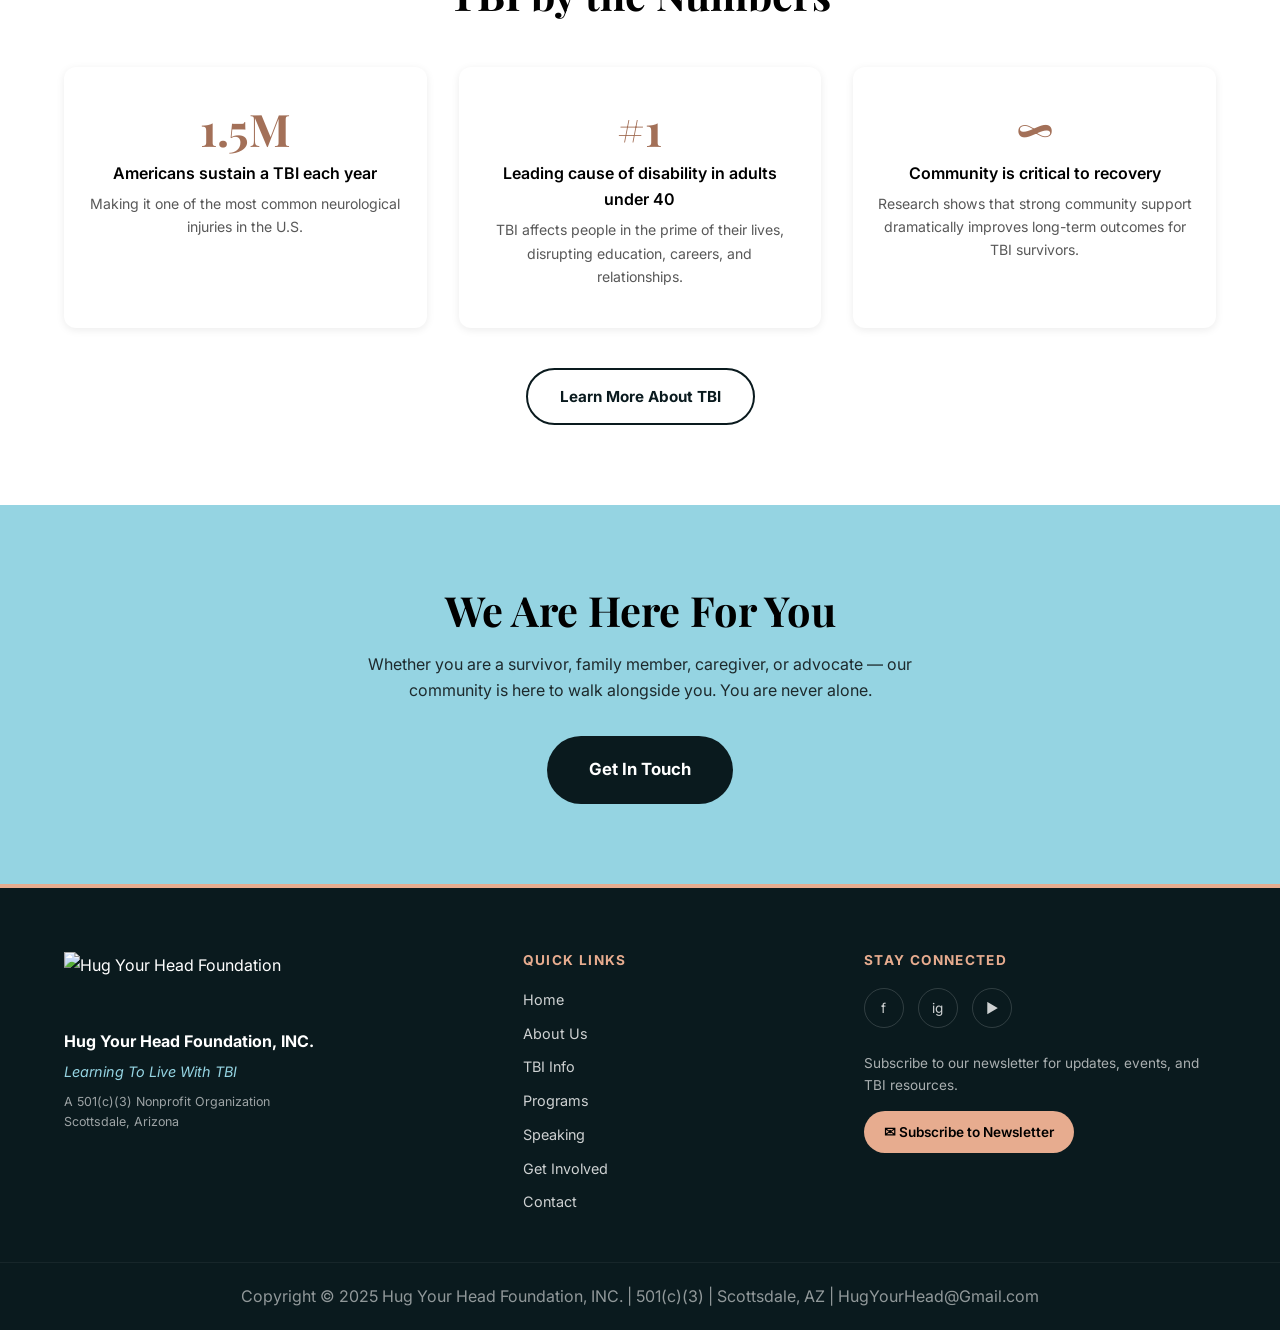
==== commit 4cc7834f: "Add Dr. Kwasnica photo section and Financial Literacy program" ====
--- a/index.html
+++ b/index.html
@@ -178,6 +178,12 @@
         <p>Supporting cutting-edge TBI research to improve treatment outcomes and quality of life for survivors.</p>
         <a href="programs.html" class="btn btn-primary btn-sm" style="margin-top: 20px;">Learn More</a>
       </div>
+      <div class="card fade-in fade-in-delay-3">
+        <div class="card__icon">💰</div>
+        <h3>Financial Literacy for Life</h3>
+        <p>Accessible, practical financial education workshops designed specifically for TBI survivors and individuals with special needs — building confidence and independence.</p>
+        <a href="programs.html" class="btn btn-primary btn-sm" style="margin-top: 20px;">Learn More</a>
+      </div>
     </div>
   </div>
 </section>
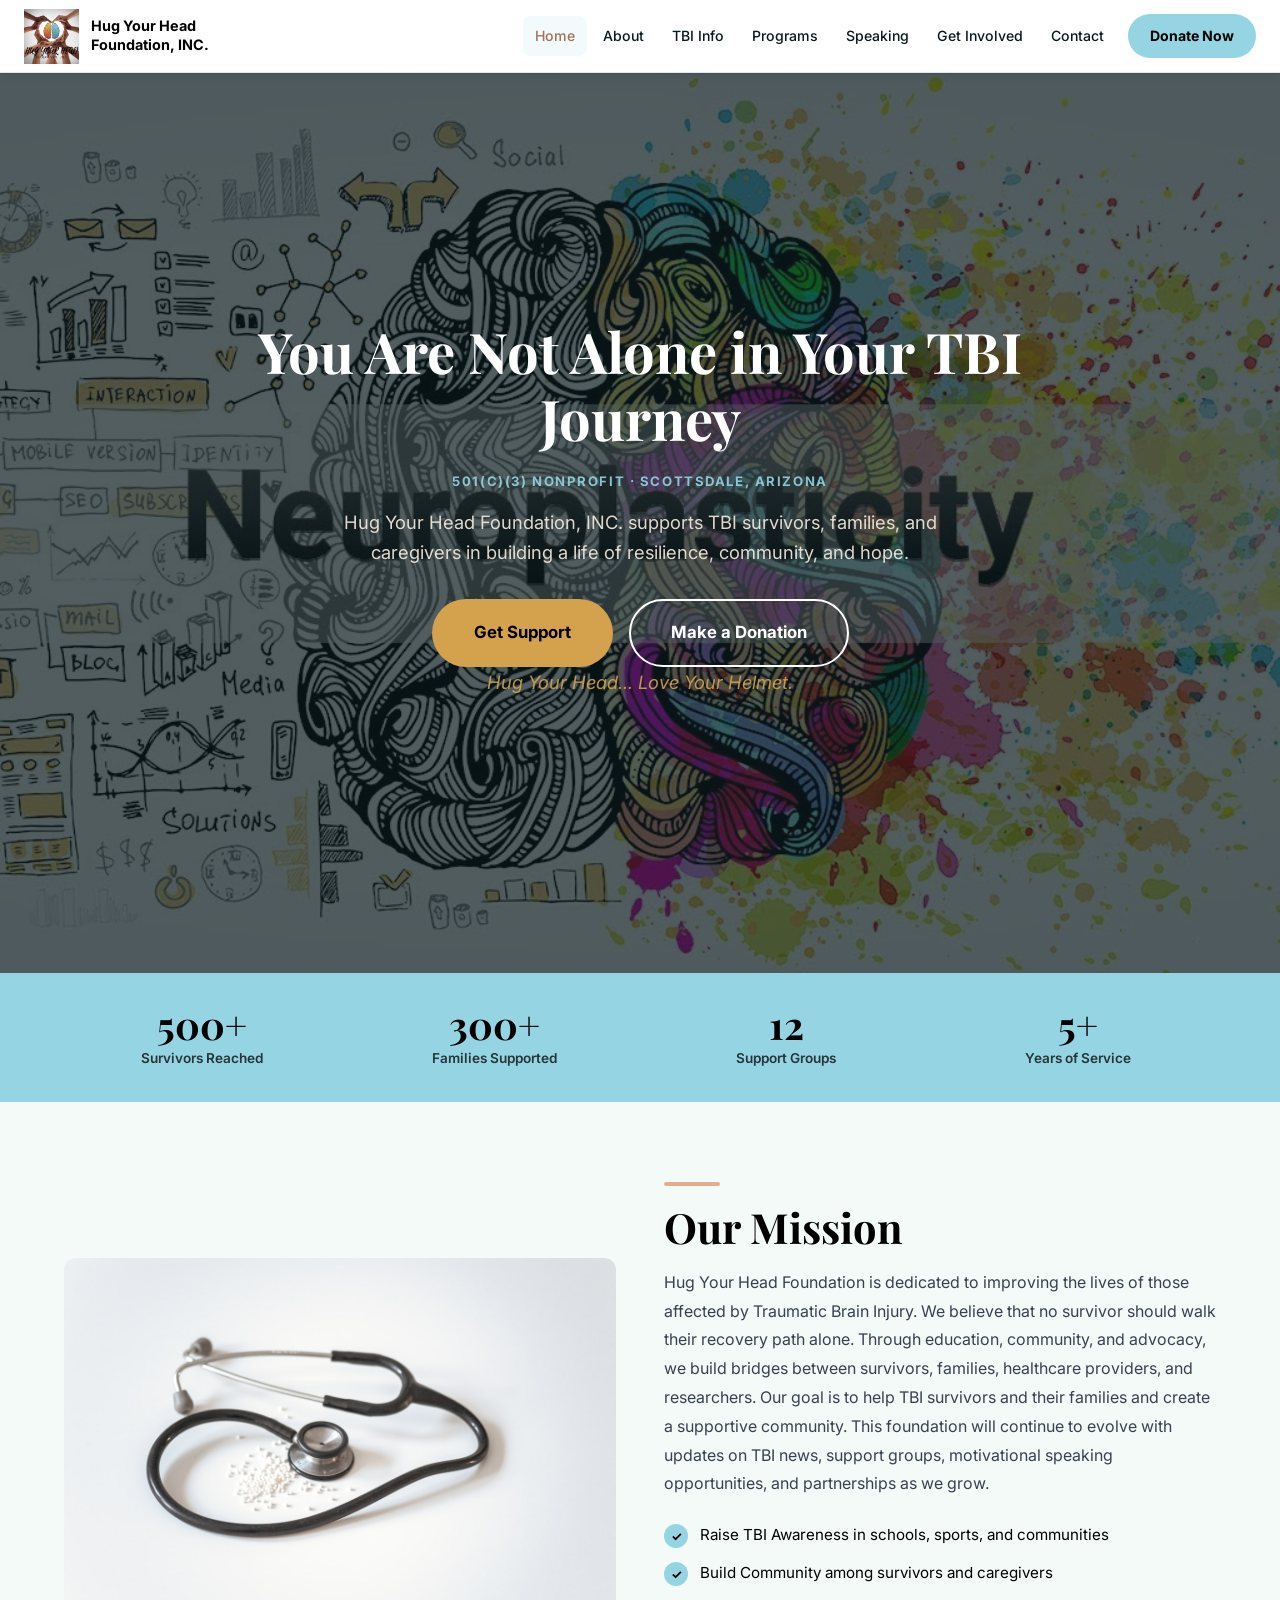
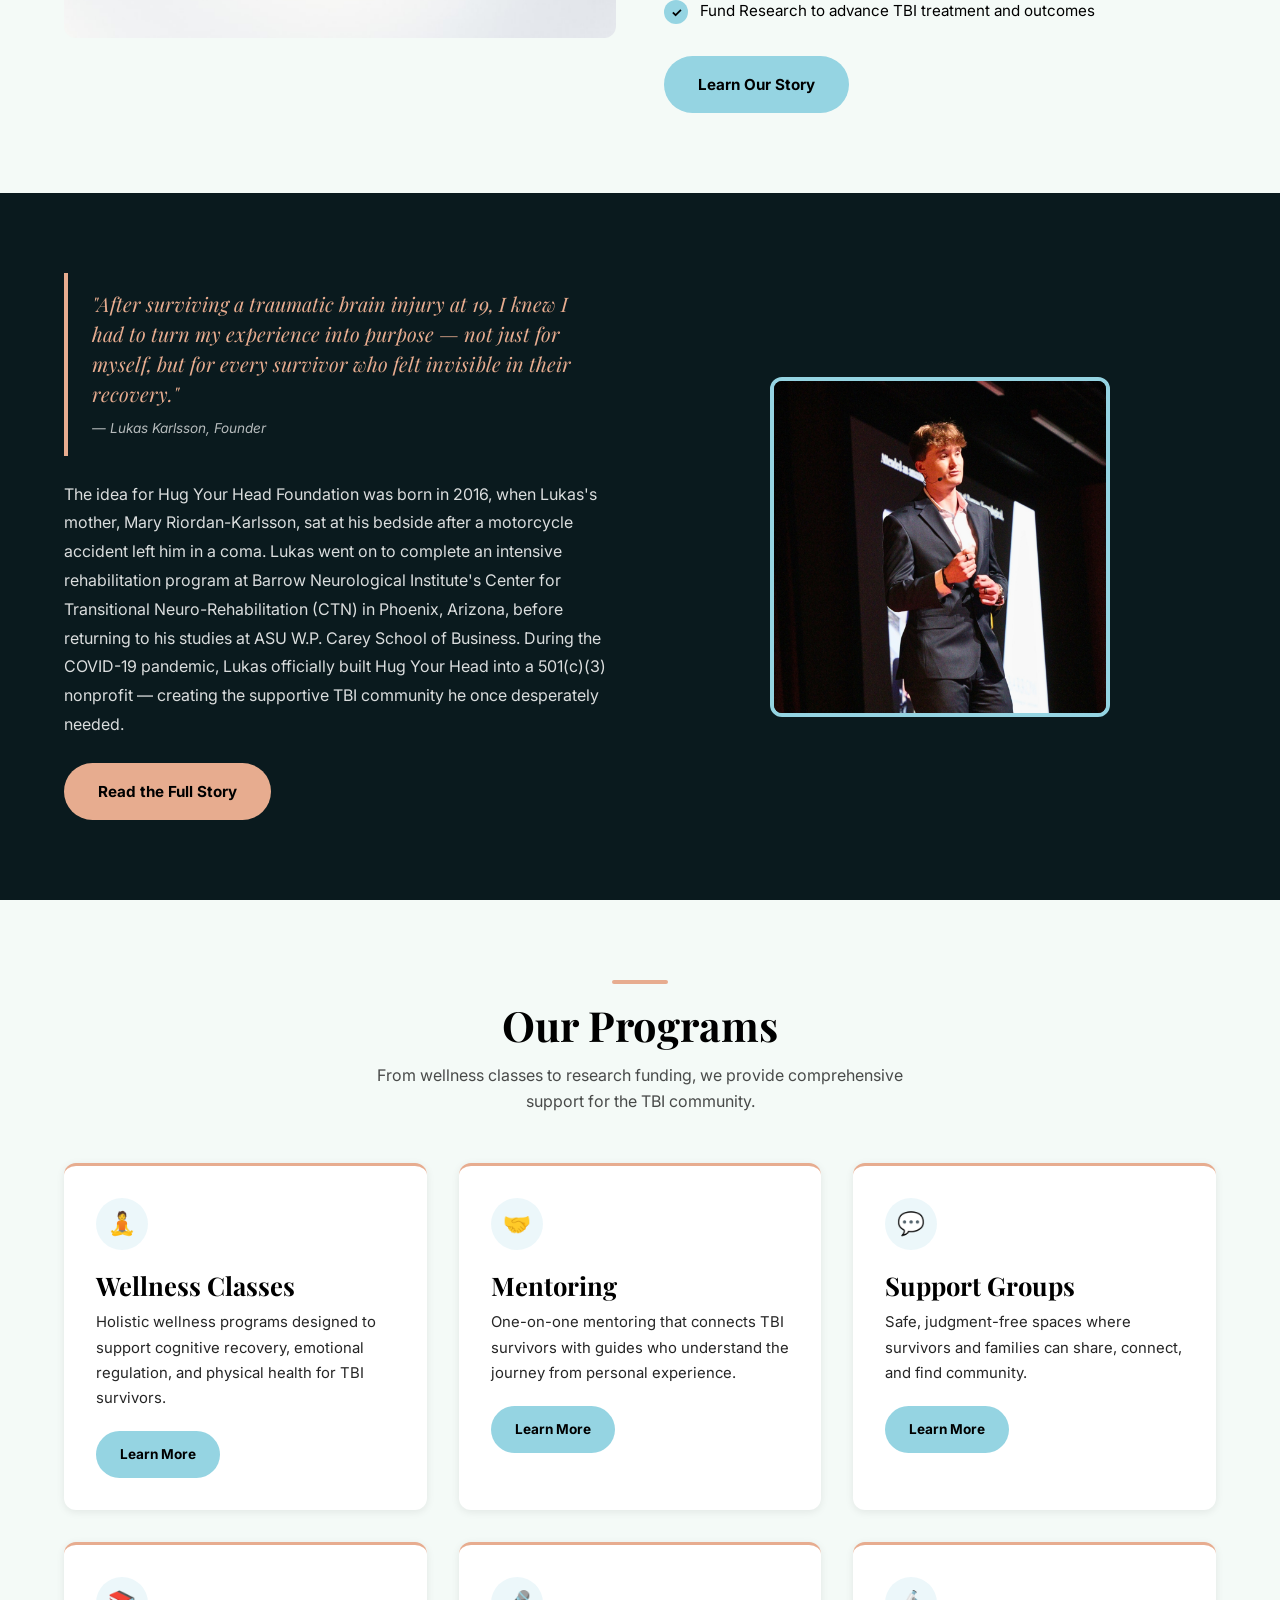
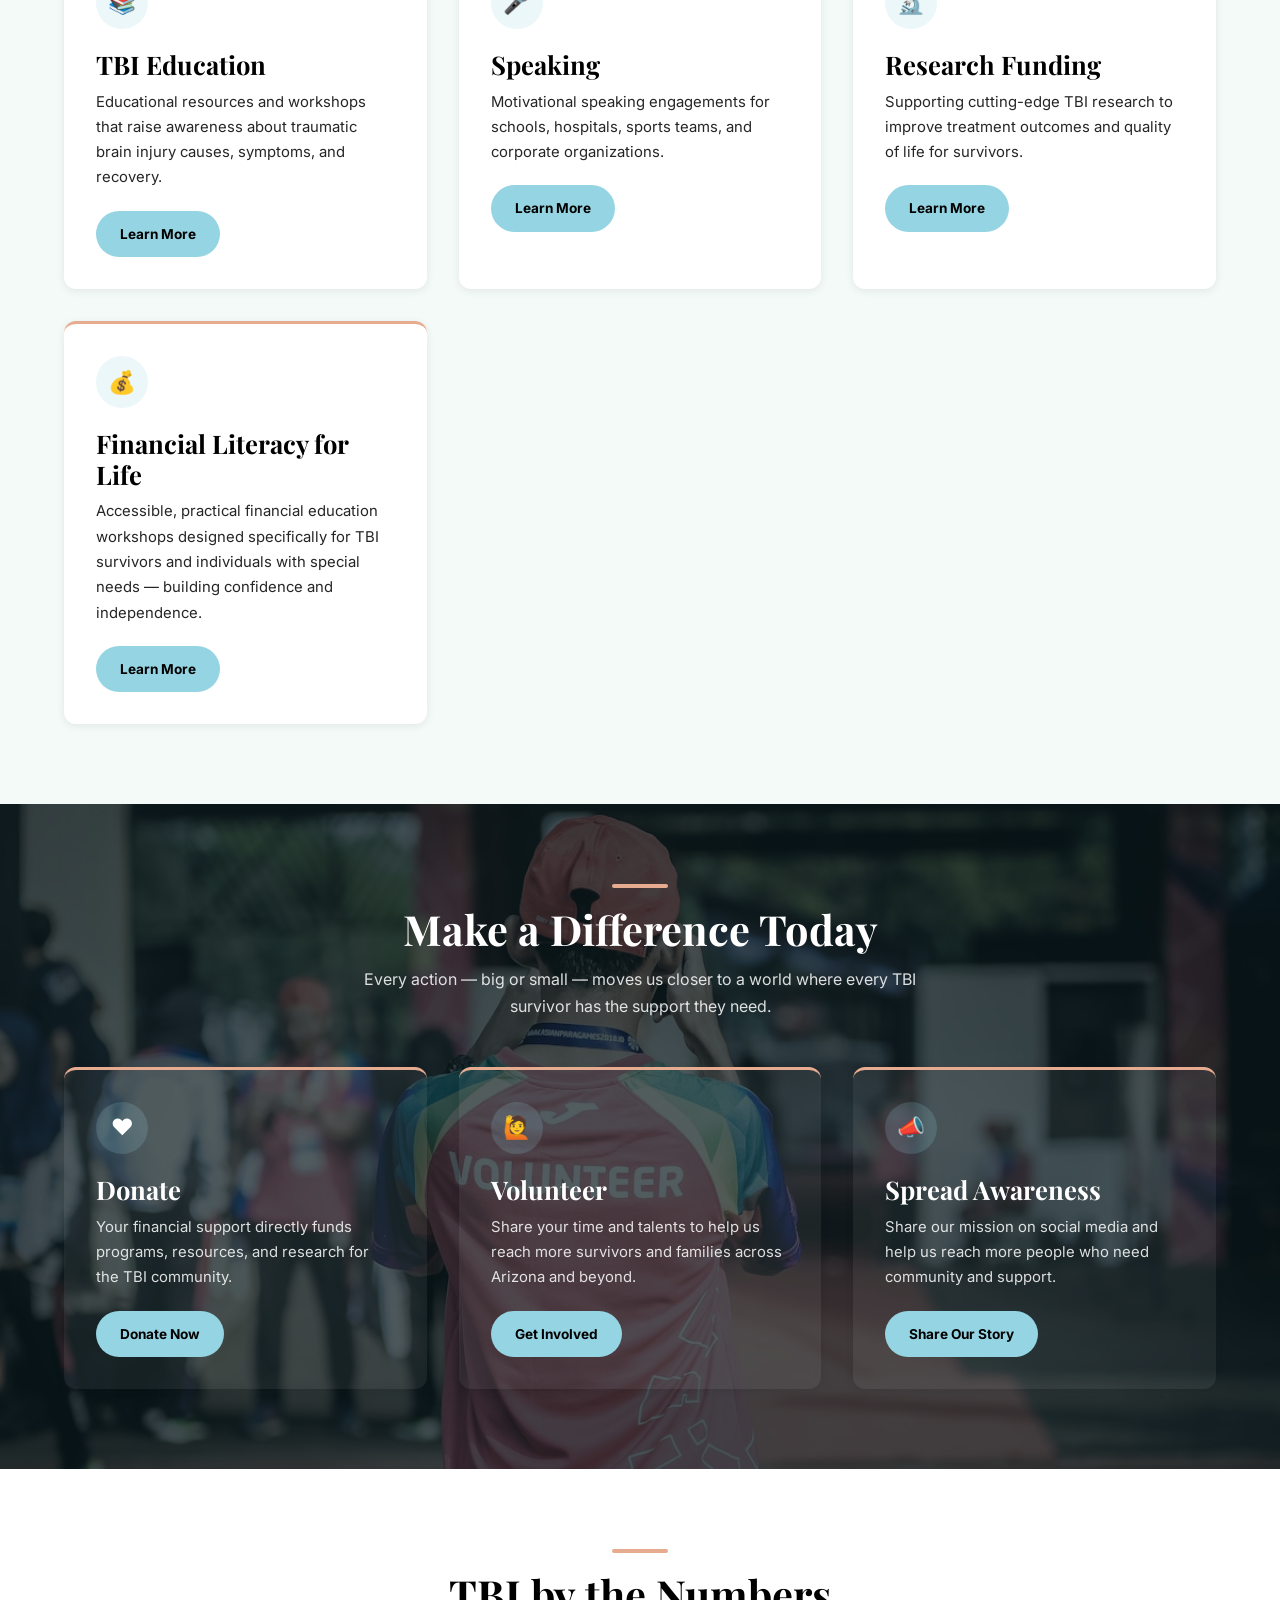
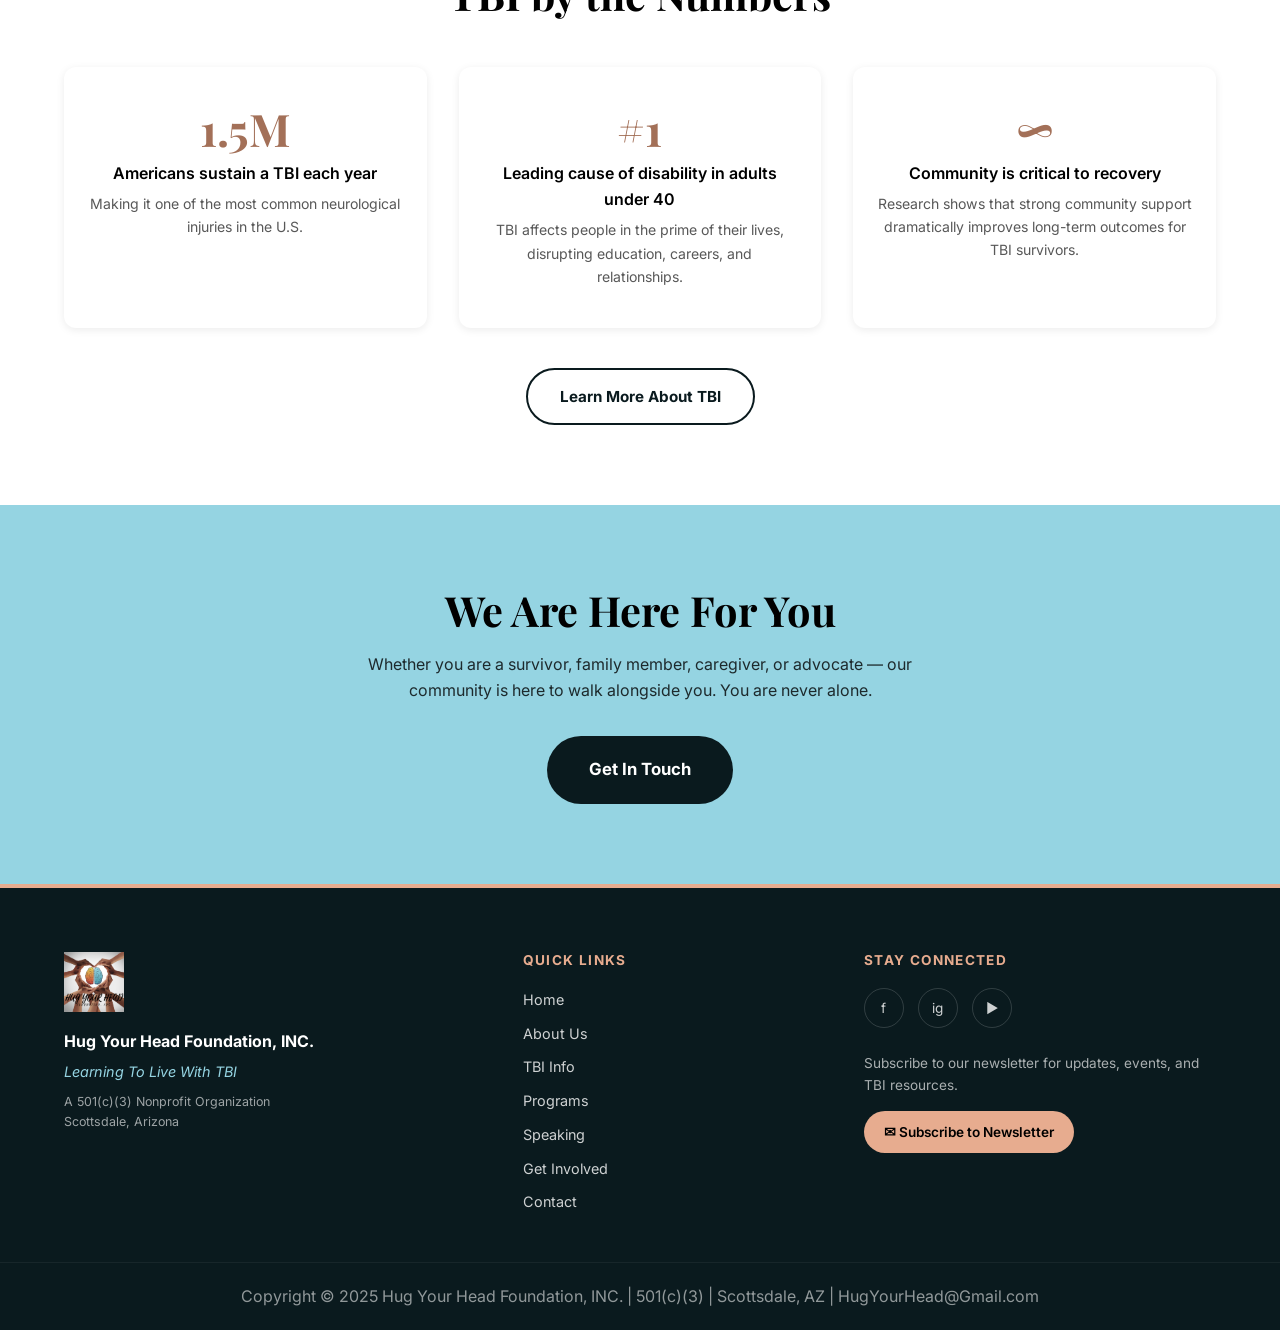
==== commit 44b0469b: "Fix all broken images and download all remote images as local files" ====
--- a/index.html
+++ b/index.html
@@ -6,7 +6,7 @@
   <title>Hug Your Head Foundation, INC. | TBI Support &amp; Awareness | Scottsdale AZ</title>
   <meta name="description" content="Hug Your Head Foundation is a 501(c)(3) nonprofit supporting TBI survivors, families, and caregivers in Scottsdale, Arizona. Founded by TBI survivor Lukas Karlsson." />
   <link rel="stylesheet" href="style.css" />
-  <link rel="icon" href="https://i0.wp.com/hugyourhead.org/wp-content/uploads/2021/06/cropped-hug-your-head-v2-1-1.png?fit=500%2C500&ssl=1" type="image/png" />
+  <link rel="icon" href="Hug Your Head.png" type="image/png" />
 </head>
 <body>
 
@@ -14,7 +14,7 @@
 <nav class="nav" role="navigation" aria-label="Main navigation">
   <div class="nav__inner">
     <a href="index.html" class="nav__brand">
-      <img src="https://i0.wp.com/hugyourhead.org/wp-content/uploads/2021/06/cropped-hug-your-head-v2-1-1.png?fit=500%2C500&ssl=1" alt="Hug Your Head Foundation Logo" class="nav__logo" />
+      <img src="Hug Your Head.png" alt="Hug Your Head Foundation Logo" class="nav__logo" />
       <span class="nav__brand-text">Hug Your Head Foundation, INC.</span>
     </a>
     <div class="nav__links">
@@ -47,14 +47,14 @@
 
 <!-- ===================== HERO ===================== -->
 <section class="hero hero--full">
-  <div class="hero__bg" style="background-image: url('https://i0.wp.com/hugyourhead.org/wp-content/uploads/2020/10/nuero-plasticity-2.jpg?resize=1180%2C600&ssl=1');"></div>
-  <div class="hero__overlay" style="background: rgba(10,26,30,.65);"></div>
+  <div class="hero__bg" style="background-image: url('neuroplasticity-hero.jpg');"></div>
+  <div class="hero__overlay" style="background: rgba(10,26,30,.70);"></div>
   <div class="hero__content fade-in">
     <h1>You Are Not Alone in Your TBI Journey</h1>
     <p style="font-size: .82rem; font-weight: 700; text-transform: uppercase; letter-spacing: .12em; color: var(--blue); margin-bottom: 14px; opacity: .9;">501(c)(3) Nonprofit &middot; Scottsdale, Arizona</p>
-    <p>Supporting TBI survivors, families, and caregivers in building a life of resilience, community, and hope.</p>
+    <p style="color: #f7ede1;">Hug Your Head Foundation, INC. supports TBI survivors, families, and caregivers in building a life of resilience, community, and hope.</p>
     <div class="hero__buttons">
-      <a href="contact.html" class="btn btn-primary btn-lg">Get Support</a>
+      <a href="contact.html" class="btn btn-gold btn-lg">Get Support</a>
       <a href="get-involved.html" class="btn btn-outline btn-lg">Make a Donation</a>
     </div>
     <p class="hero__mantra">Hug Your Head&hellip; Love Your Helmet.</p>
@@ -90,7 +90,7 @@
   <div class="container">
     <div class="grid-2">
       <div class="fade-in">
-        <img src="https://i0.wp.com/hugyourhead.org/wp-content/uploads/2020/11/tbi-info-picture.jpg?ssl=1"
+        <img src="tbi-info-1.jpg"
              alt="TBI Awareness" class="img-medium" loading="lazy" />
       </div>
       <div class="fade-in fade-in-delay-1">
@@ -125,7 +125,7 @@
         <a href="about.html" class="btn btn-peach">Read the Full Story</a>
       </div>
       <div class="fade-in fade-in-delay-1" style="display: flex; justify-content: center;">
-        <img src="https://i0.wp.com/hugyourhead.org/wp-content/uploads/2022/08/IMG_5955-v2-576x1024.jpg?ssl=1"
+        <img src="Lukas speaking.JPG"
              alt="Lukas Karlsson, Founder of Hug Your Head Foundation"
              style="max-height: 520px; width: 100%; max-width: 340px; object-fit: cover; border-radius: 12px; border: 4px solid var(--blue);" loading="lazy" />
       </div>
@@ -190,7 +190,7 @@
 
 <!-- ===================== GET INVOLVED STRIP ===================== -->
 <section class="section" style="position: relative; overflow: hidden;">
-  <div style="position: absolute; inset: 0; background-image: url('https://images.unsplash.com/photo-1559027615-cd4628902d4a?w=1200&q=80'); background-size: cover; background-position: center; z-index: 0;"></div>
+  <div style="position: absolute; inset: 0; background-image: url('volunteers.jpg'); background-size: cover; background-position: center; z-index: 0;"></div>
   <div style="position: absolute; inset: 0; background: rgba(10,26,30,.75); z-index: 1;"></div>
   <div class="container" style="position: relative; z-index: 2;">
     <div class="section-header text-center fade-in" style="color: var(--white);">
@@ -267,7 +267,7 @@
   <div class="container">
     <div class="footer__grid">
       <div>
-        <img src="https://i0.wp.com/hugyourhead.org/wp-content/uploads/2021/06/cropped-hug-your-head-v2-1-1.png?fit=500%2C500&ssl=1" alt="Hug Your Head Foundation" class="footer__logo" loading="lazy" />
+        <img src="Hug Your Head.png" alt="Hug Your Head Foundation" class="footer__logo" loading="lazy" />
         <p class="footer__org">Hug Your Head Foundation, INC.</p>
         <p class="footer__tagline">Learning To Live With TBI</p>
         <p class="footer__501c3">A 501(c)(3) Nonprofit Organization<br>Scottsdale, Arizona</p>
--- a/style.css
+++ b/style.css
@@ -17,6 +17,8 @@
 
   --blue-dark:  #6bbdce;
   --peach-dark: #d4946f;
+  --gold:       #d4a24c;
+  --gold-dark:  #b8862f;
 
   --radius-sm:  8px;
   --radius-md:  12px;
@@ -266,6 +268,8 @@
 .btn-outline-dark { background: transparent; border-color: var(--dark); color: var(--dark); }
 .btn-outline-dark:hover { background: var(--dark); color: var(--white); }
 .btn-peach { background: var(--peach); color: var(--black); }
+.btn-gold { background: var(--gold); color: var(--black); }
+.btn-gold:hover { background: var(--gold-dark); transform: translateY(-2px); box-shadow: var(--shadow-md); }
 .btn-peach:hover { background: var(--peach-dark); transform: translateY(-2px); }
 .btn-dark { background: var(--dark); color: var(--white); }
 .btn-dark:hover { background: #132329; transform: translateY(-2px); }
@@ -345,10 +349,10 @@
   border-radius: var(--radius-pill);
   margin-bottom: 20px;
 }
-.hero h1  { margin-bottom: 20px; }
+.hero h1  { margin-bottom: 20px; font-weight: 700; }
 .hero p   { font-size: 1.15rem; opacity: .9; max-width: 640px; margin: 0 auto 32px; }
 .hero__buttons { display: flex; gap: 16px; justify-content: center; flex-wrap: wrap; }
-.hero__mantra  { font-style: italic; color: var(--peach); font-size: 1.1rem; margin-top: 24px; opacity: .9; }
+.hero__mantra  { font-style: italic; color: var(--gold); font-size: 1.1rem; margin-top: 24px; opacity: .9; }
 
 /* =========================================================
    SECTION ACCENTS
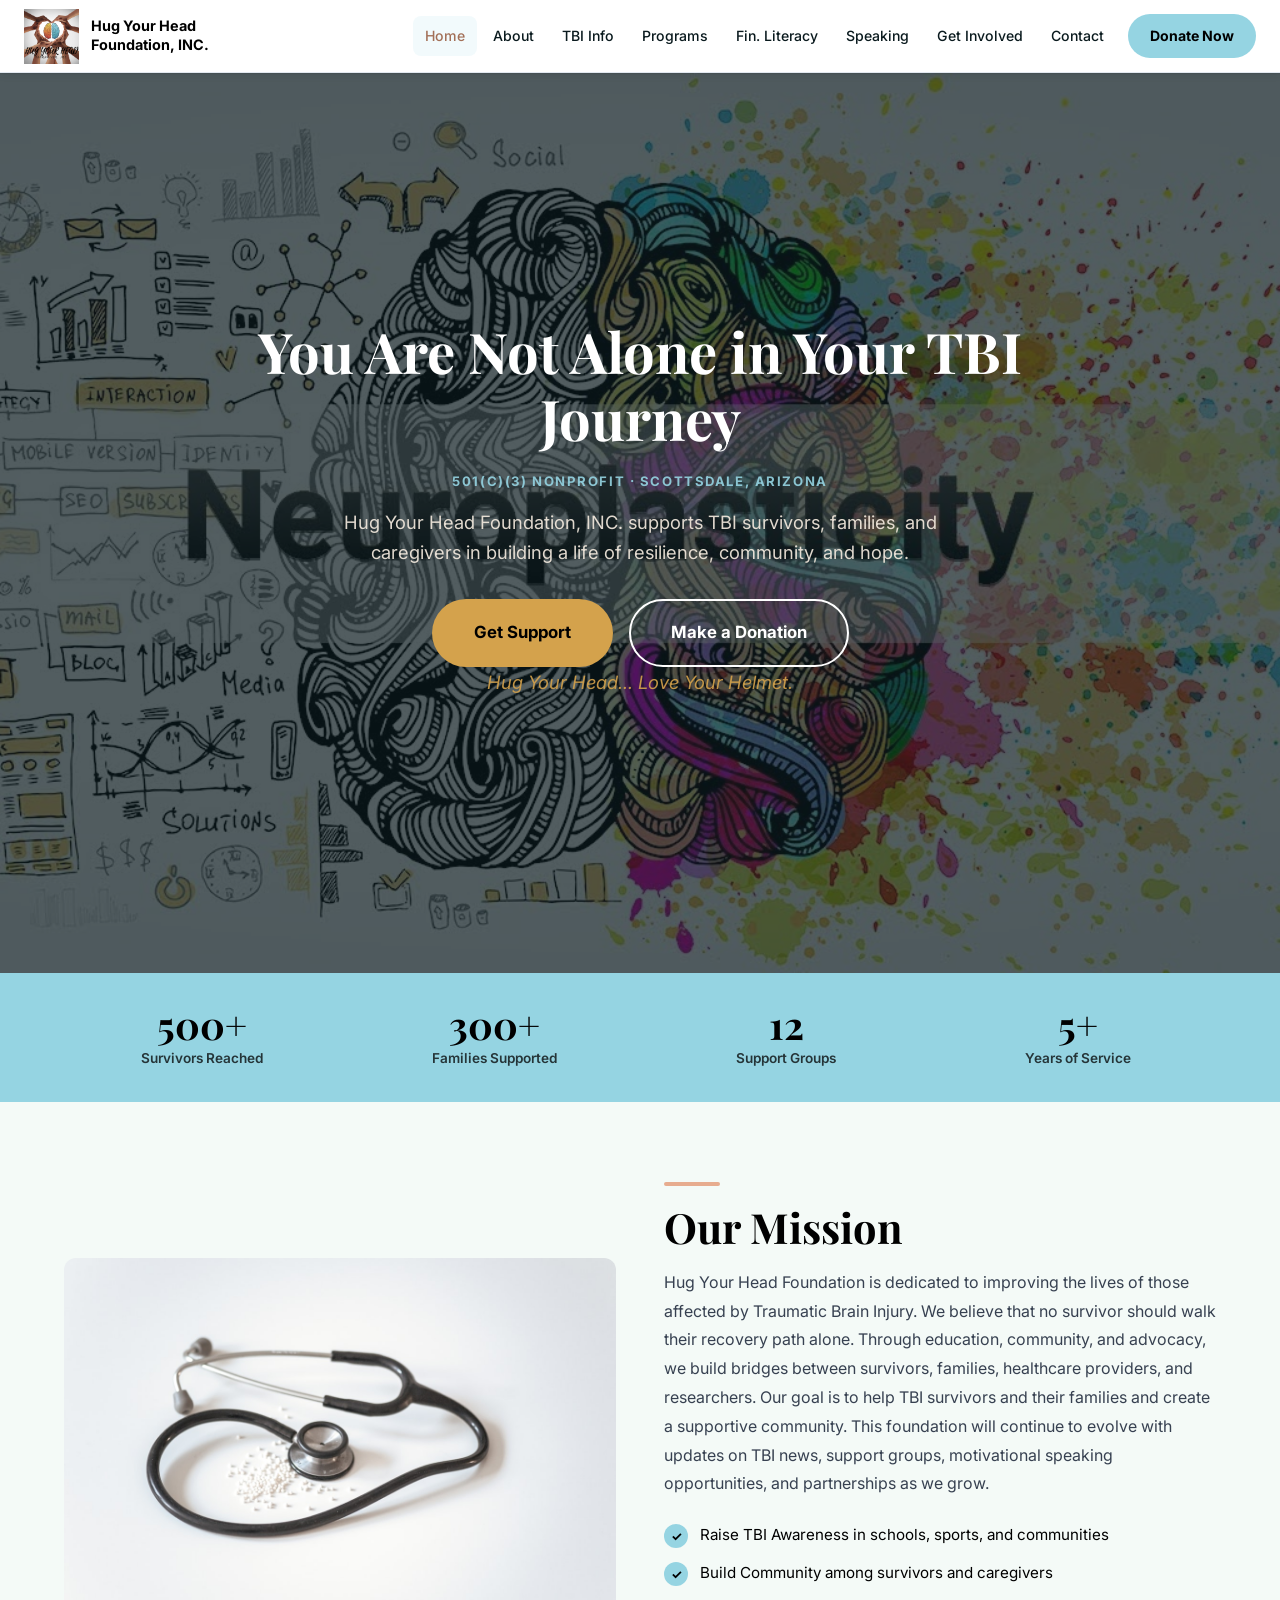
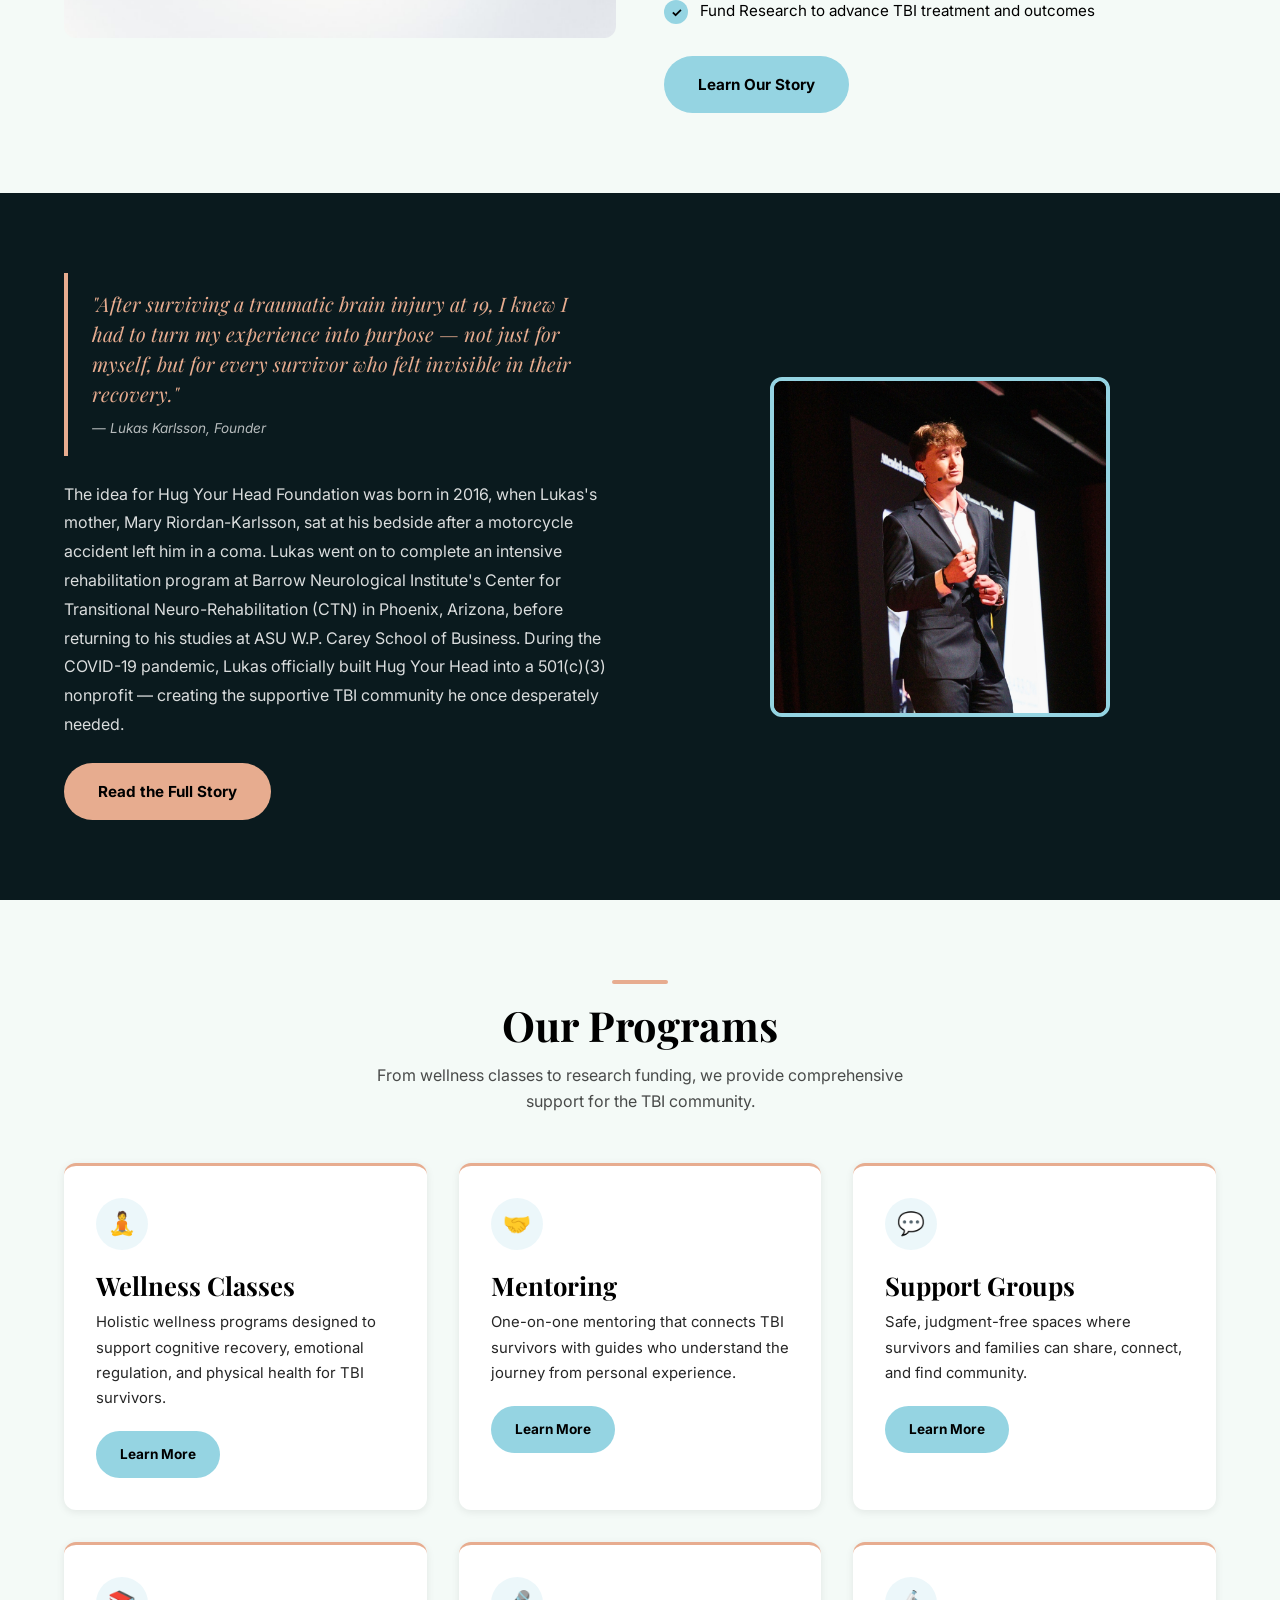
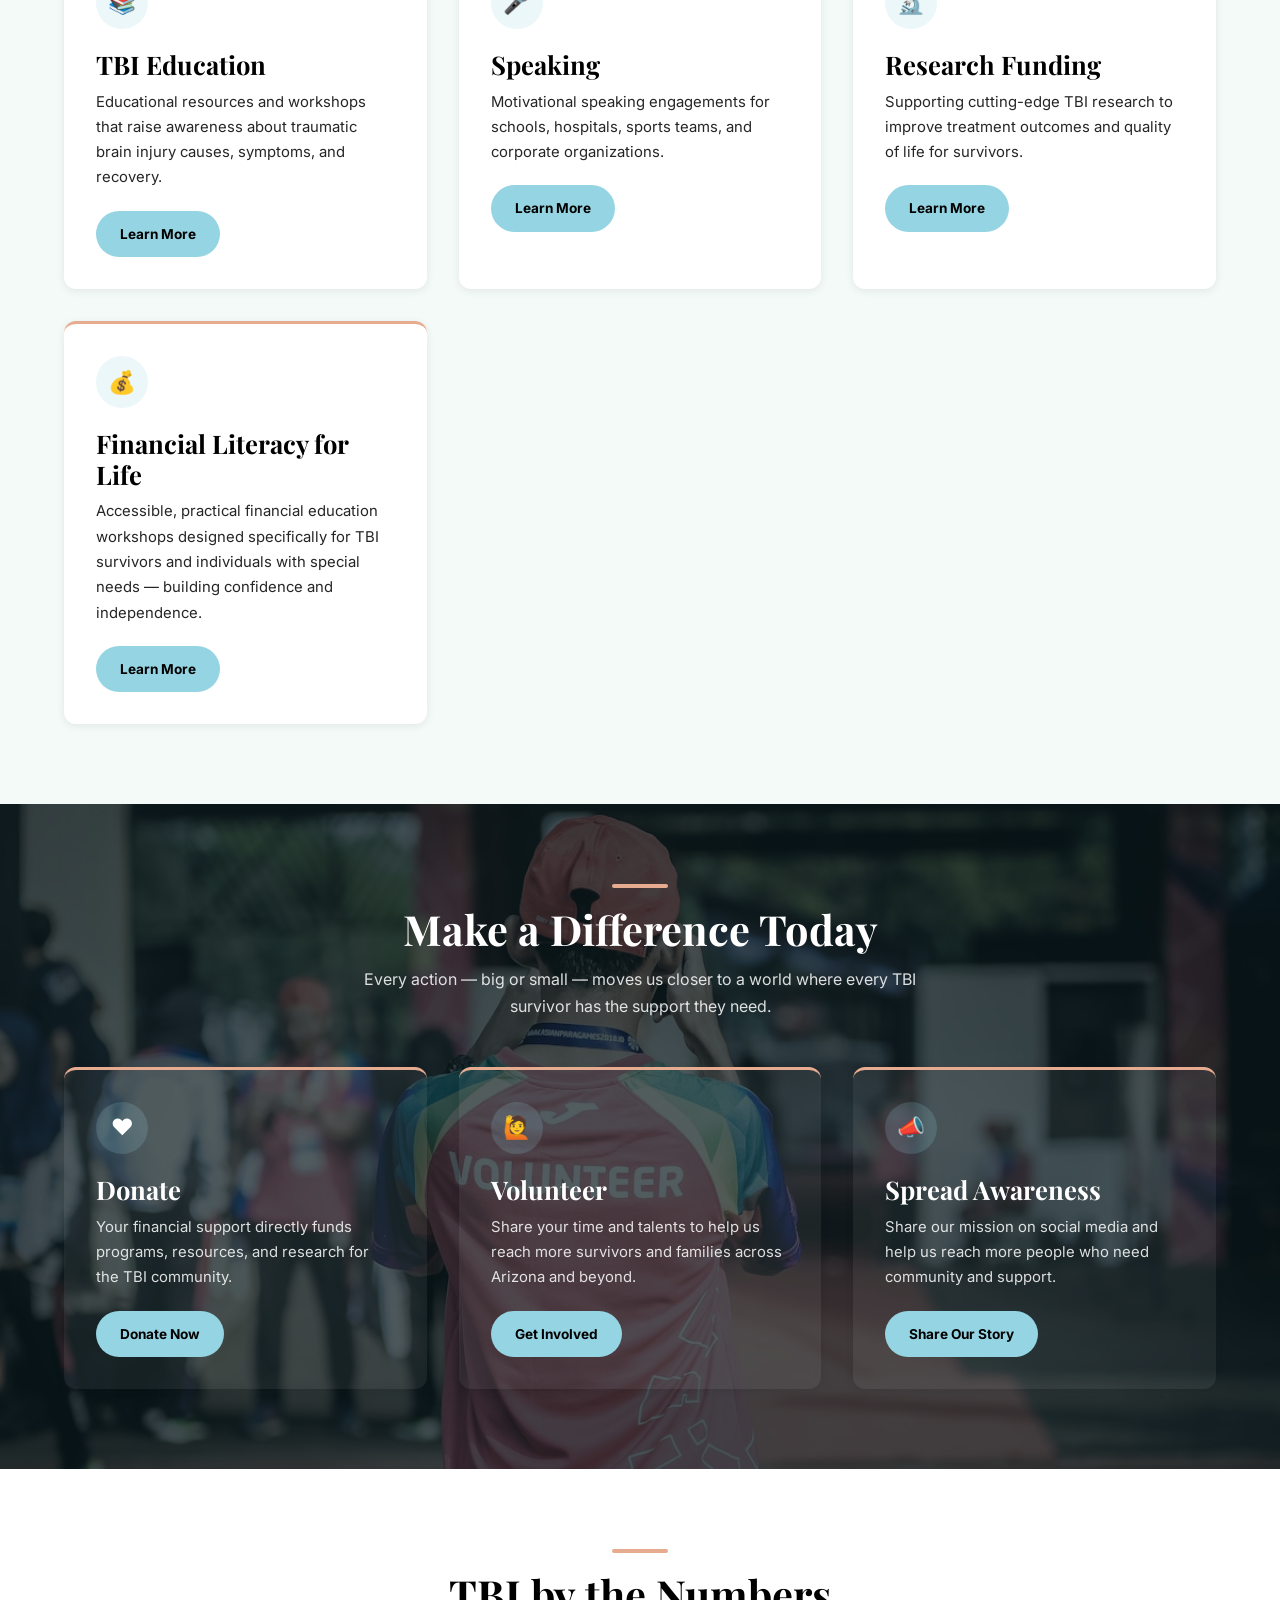
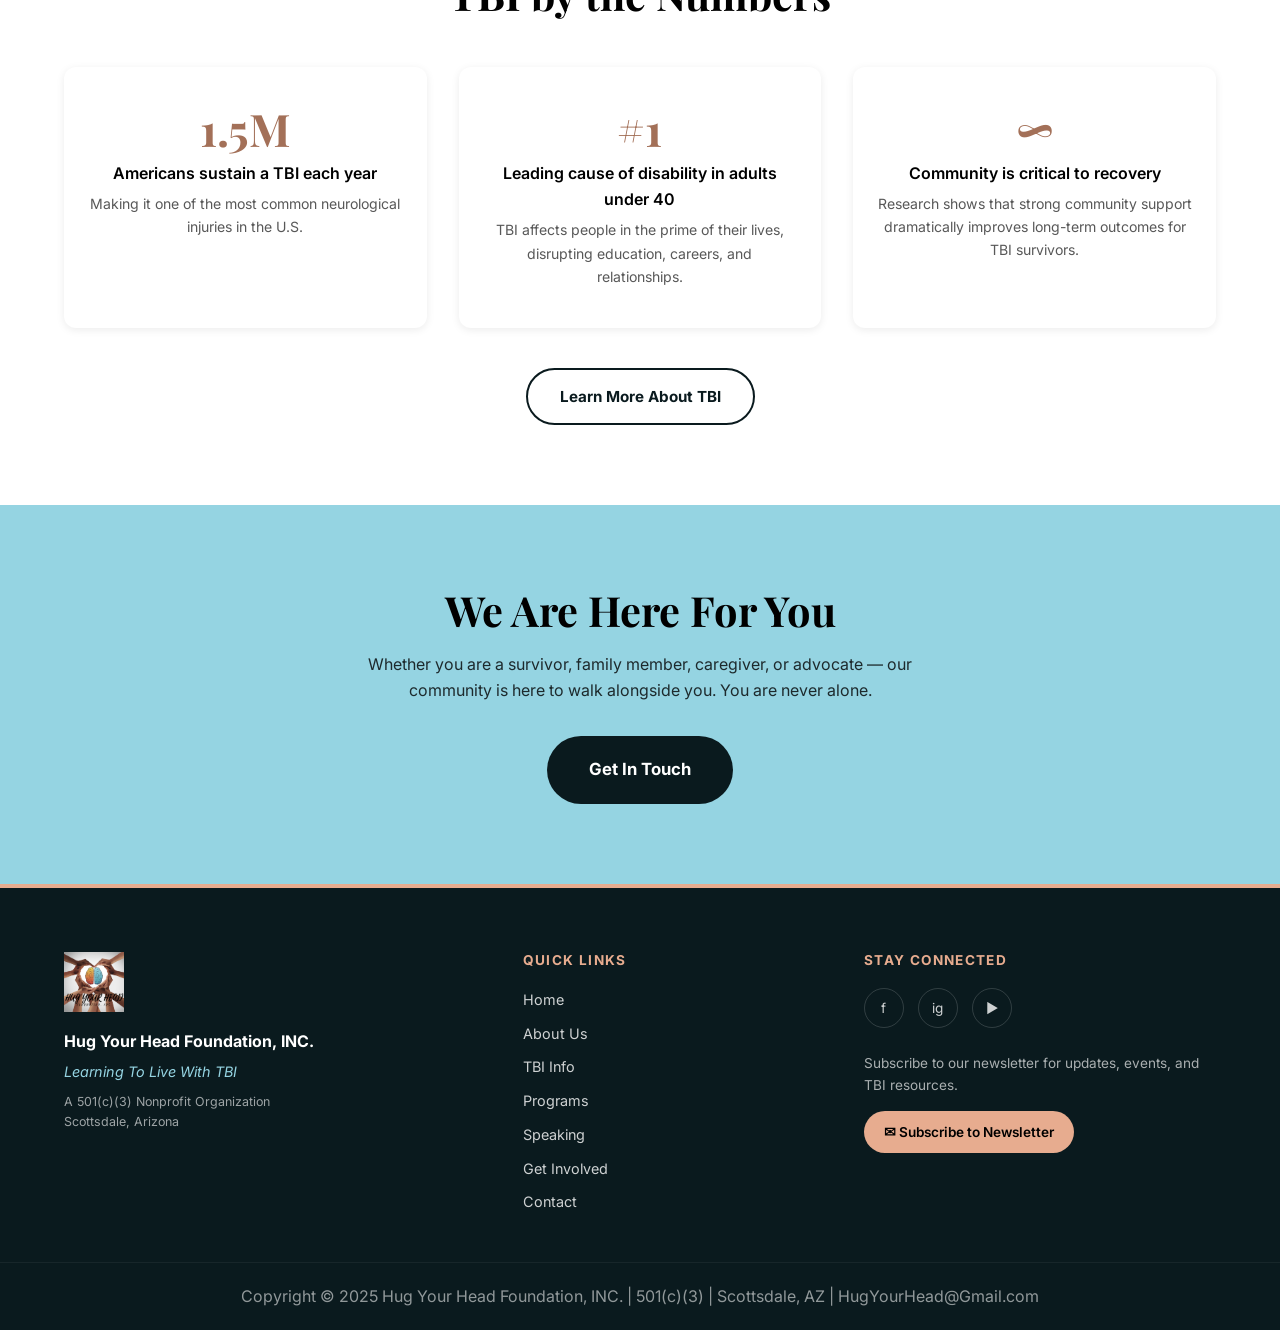
==== commit a9623fbc: "Add Financial Literacy for Life page and update nav on all pages" ====
--- a/index.html
+++ b/index.html
@@ -22,6 +22,7 @@
       <a href="about.html">About</a>
       <a href="tbi.html">TBI Info</a>
       <a href="programs.html">Programs</a>
+      <a href="financial-literacy.html">Fin. Literacy</a>
       <a href="speaking.html">Speaking</a>
       <a href="get-involved.html">Get Involved</a>
       <a href="contact.html">Contact</a>
@@ -39,6 +40,7 @@
   <a href="about.html">About</a>
   <a href="tbi.html">TBI Info</a>
   <a href="programs.html">Programs</a>
+  <a href="financial-literacy.html">Fin. Literacy</a>
   <a href="speaking.html">Speaking</a>
   <a href="get-involved.html">Get Involved</a>
   <a href="contact.html">Contact</a>
--- a/style.css
+++ b/style.css
@@ -494,6 +494,12 @@
 .timeline-step h4 { margin-bottom: 8px; }
 .timeline-step p  { font-size: .85rem; opacity: .75; }
 
+.timeline--3 { grid-template-columns: repeat(3, 1fr); }
+.timeline--dark::before { background: transparent; border-top: 2px dashed rgba(149,212,226,.5); height: 0; }
+.timeline--dark .timeline-step__dot { background: var(--blue); box-shadow: 0 0 0 6px var(--dark); }
+.timeline--dark .timeline-step h4 { color: var(--white); }
+.timeline--dark .timeline-step p  { color: var(--white); opacity: .7; }
+
 /* =========================================================
    FAQ ACCORDION
    ========================================================= */
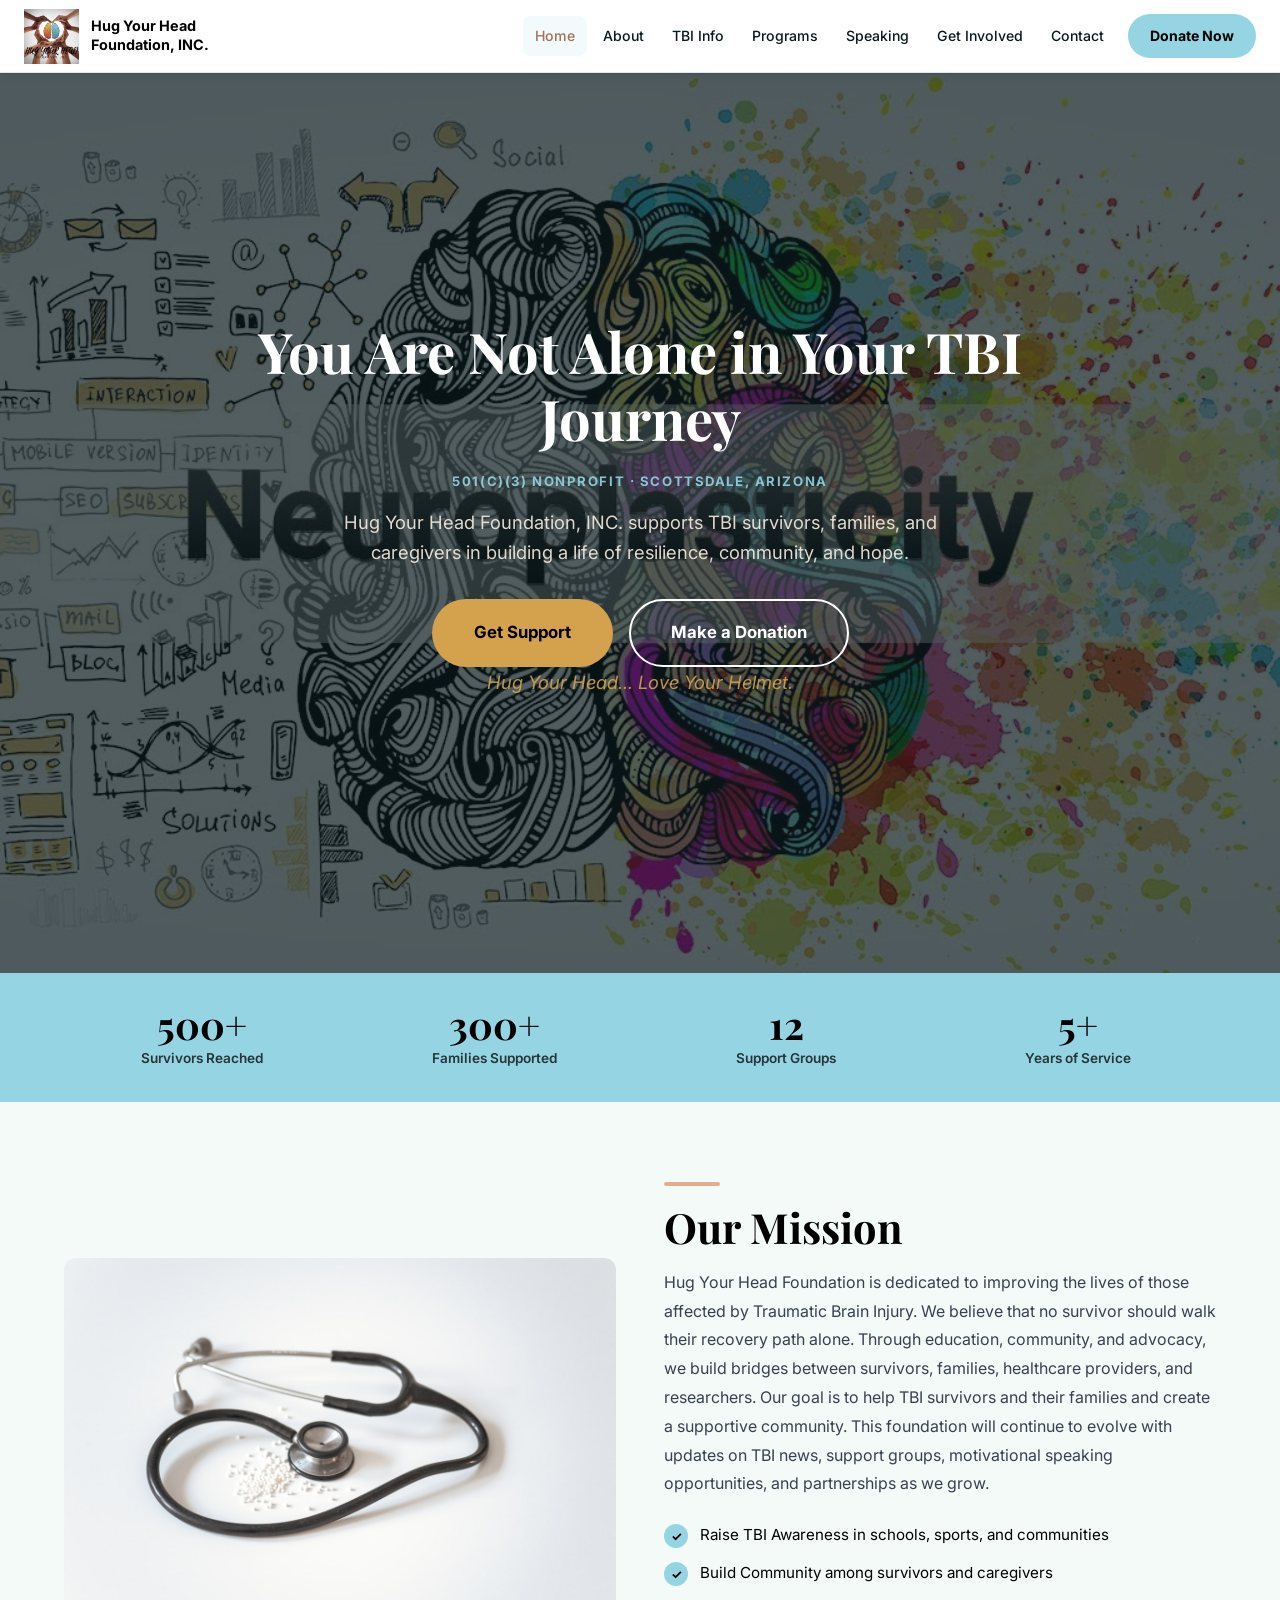
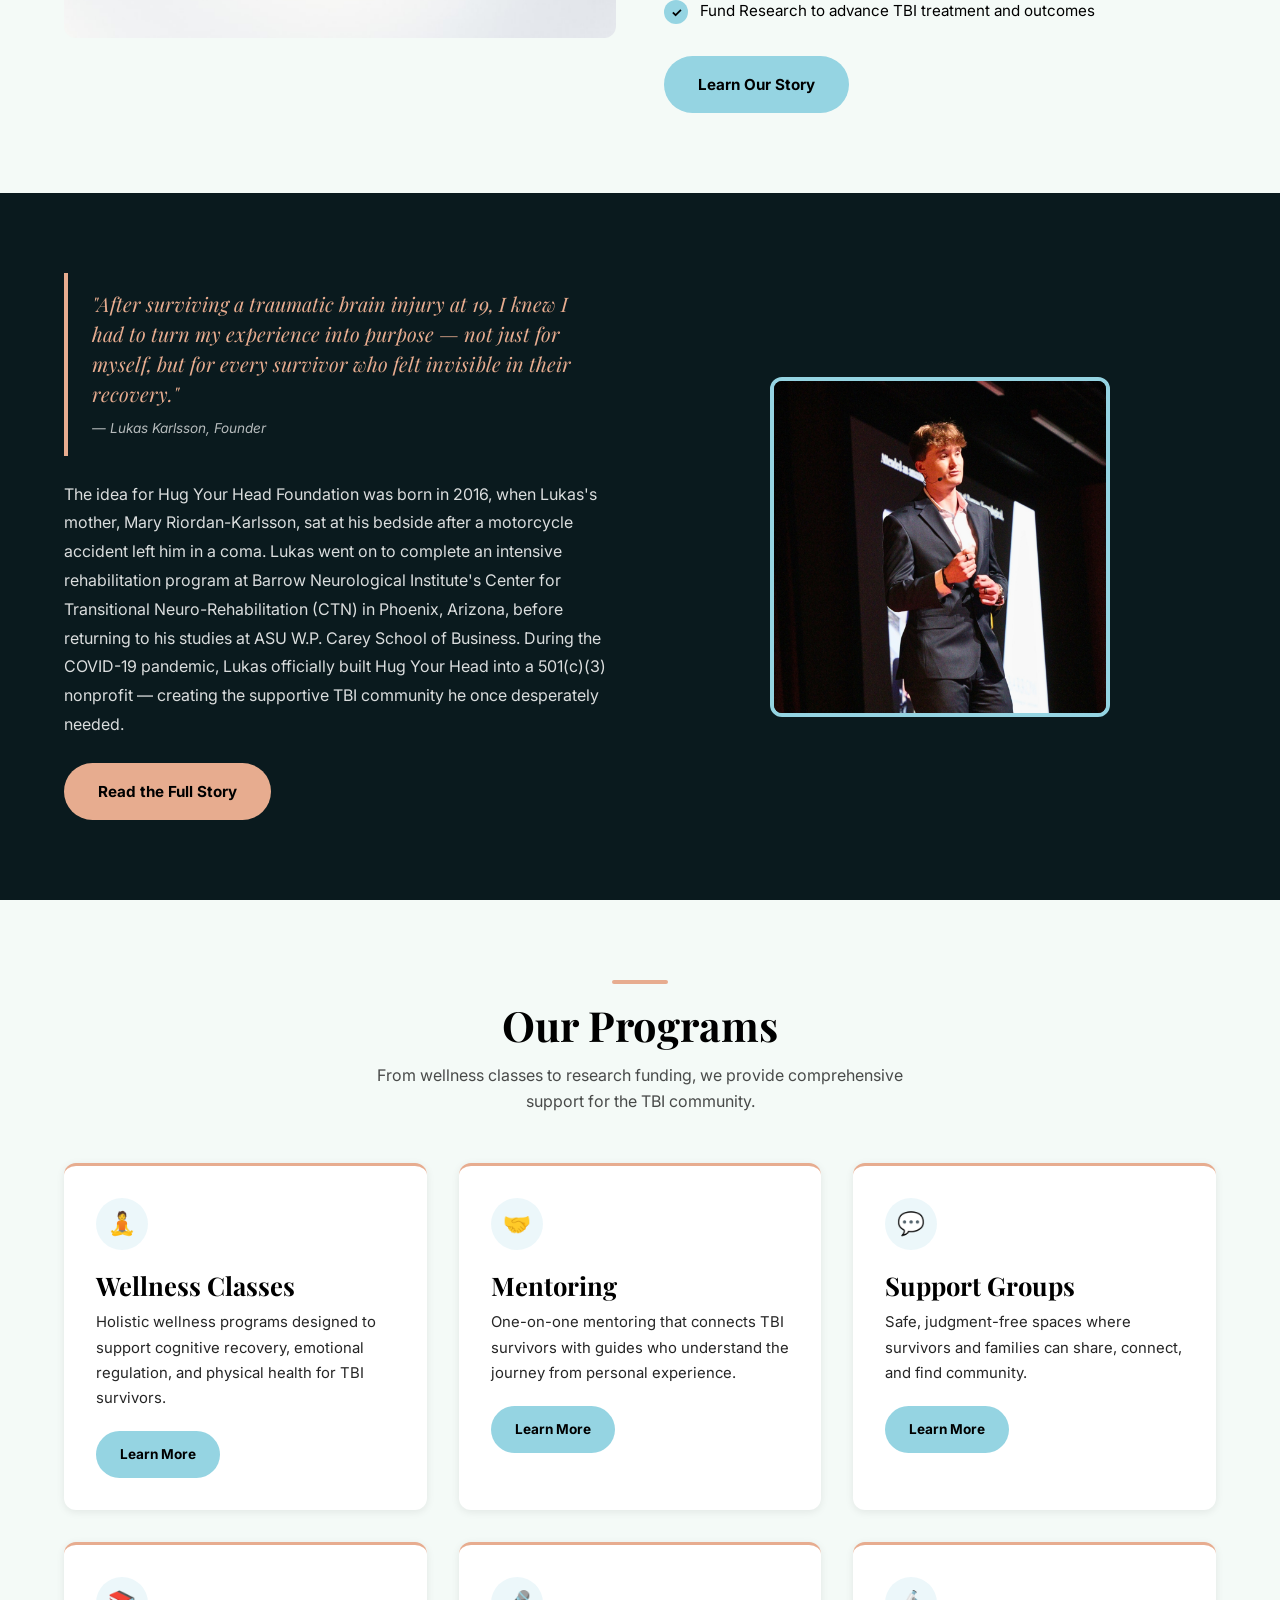
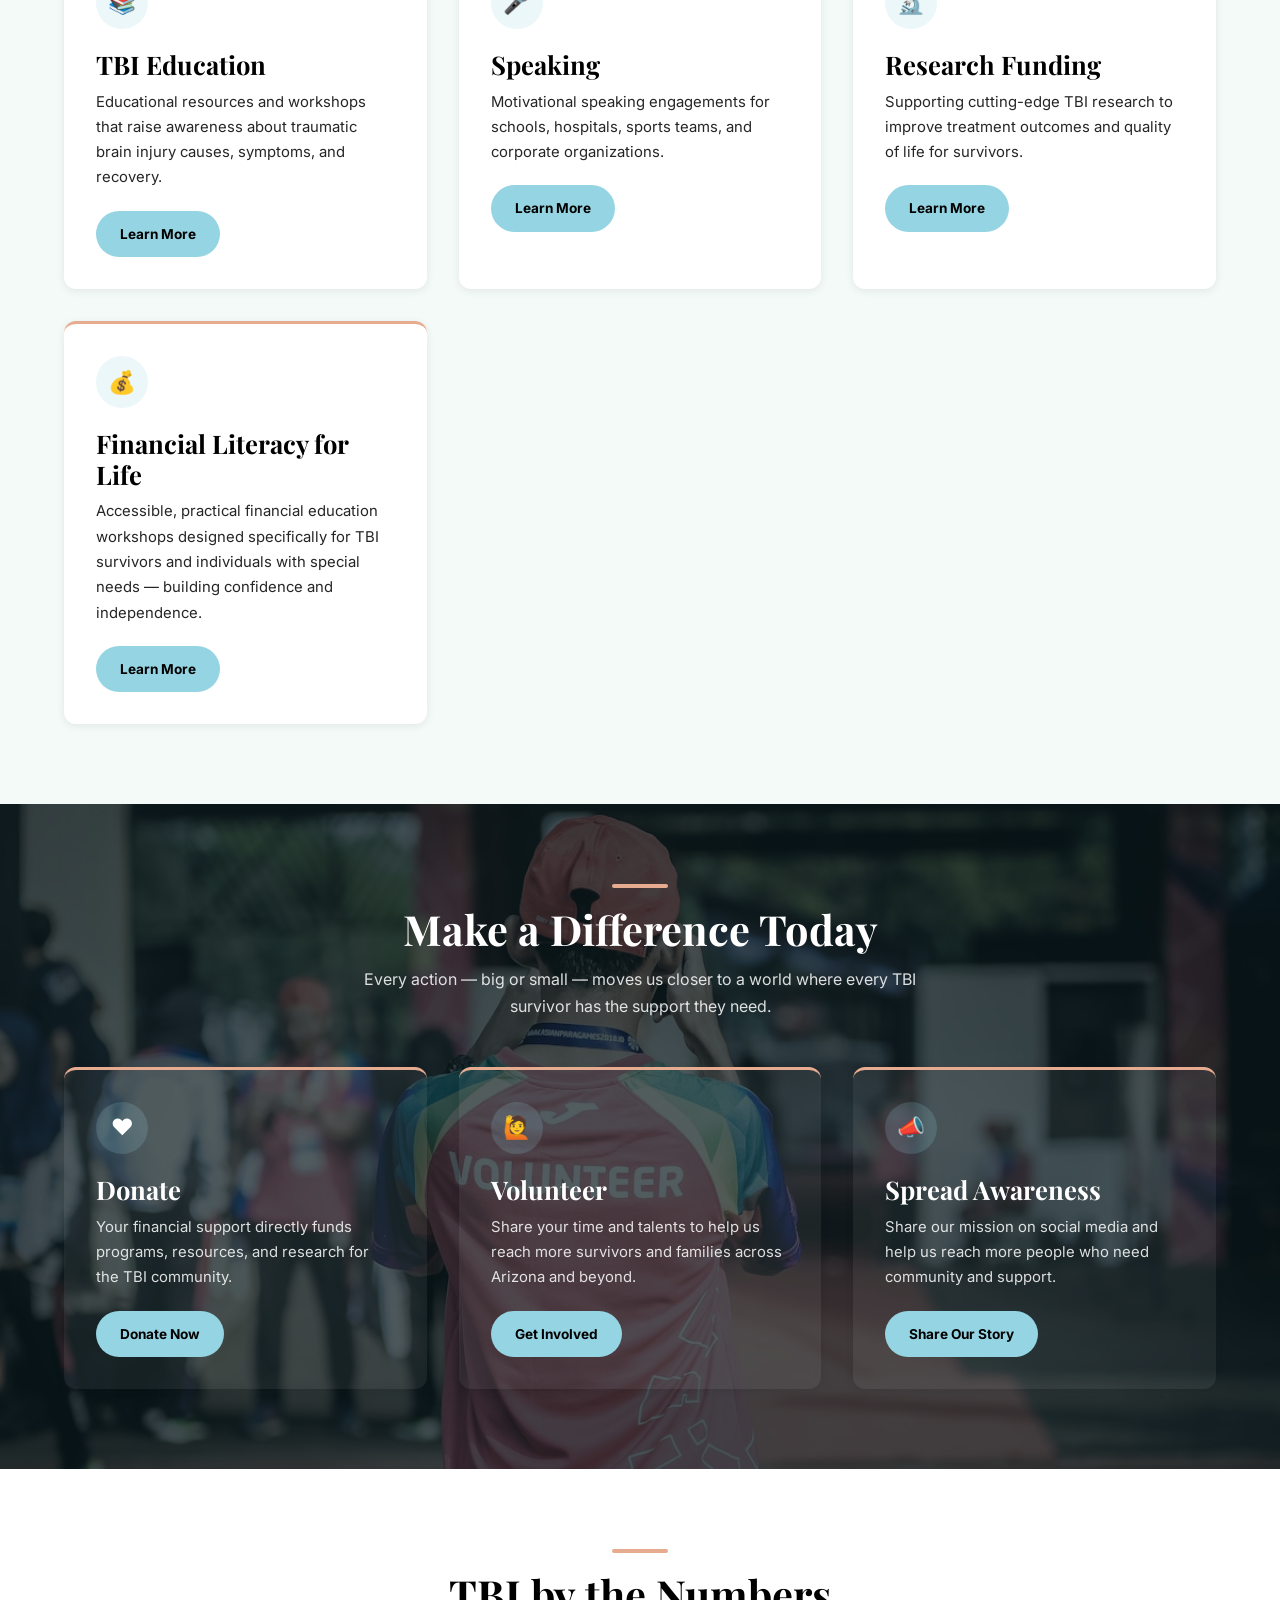
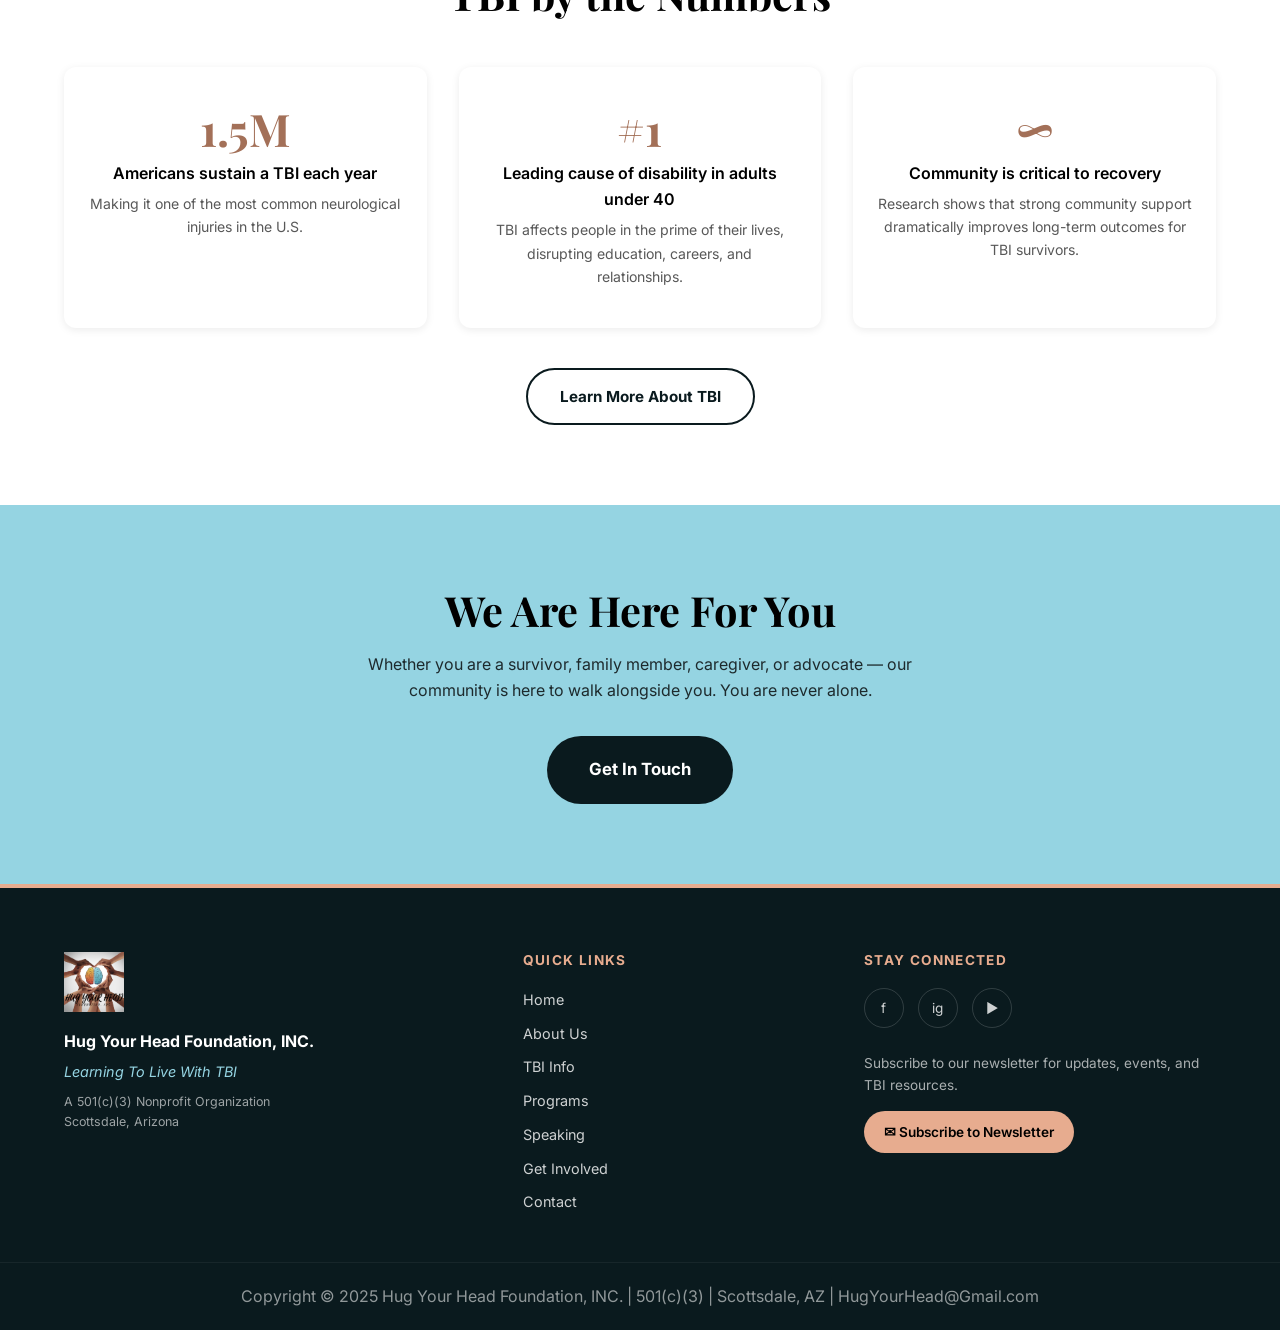
==== commit 4115bd89: "Remove Financial Literacy from all nav menus — accessible via programs Sign Up button only" ====
--- a/index.html
+++ b/index.html
@@ -22,7 +22,6 @@
       <a href="about.html">About</a>
       <a href="tbi.html">TBI Info</a>
       <a href="programs.html">Programs</a>
-      <a href="financial-literacy.html">Fin. Literacy</a>
       <a href="speaking.html">Speaking</a>
       <a href="get-involved.html">Get Involved</a>
       <a href="contact.html">Contact</a>
@@ -40,7 +39,6 @@
   <a href="about.html">About</a>
   <a href="tbi.html">TBI Info</a>
   <a href="programs.html">Programs</a>
-  <a href="financial-literacy.html">Fin. Literacy</a>
   <a href="speaking.html">Speaking</a>
   <a href="get-involved.html">Get Involved</a>
   <a href="contact.html">Contact</a>
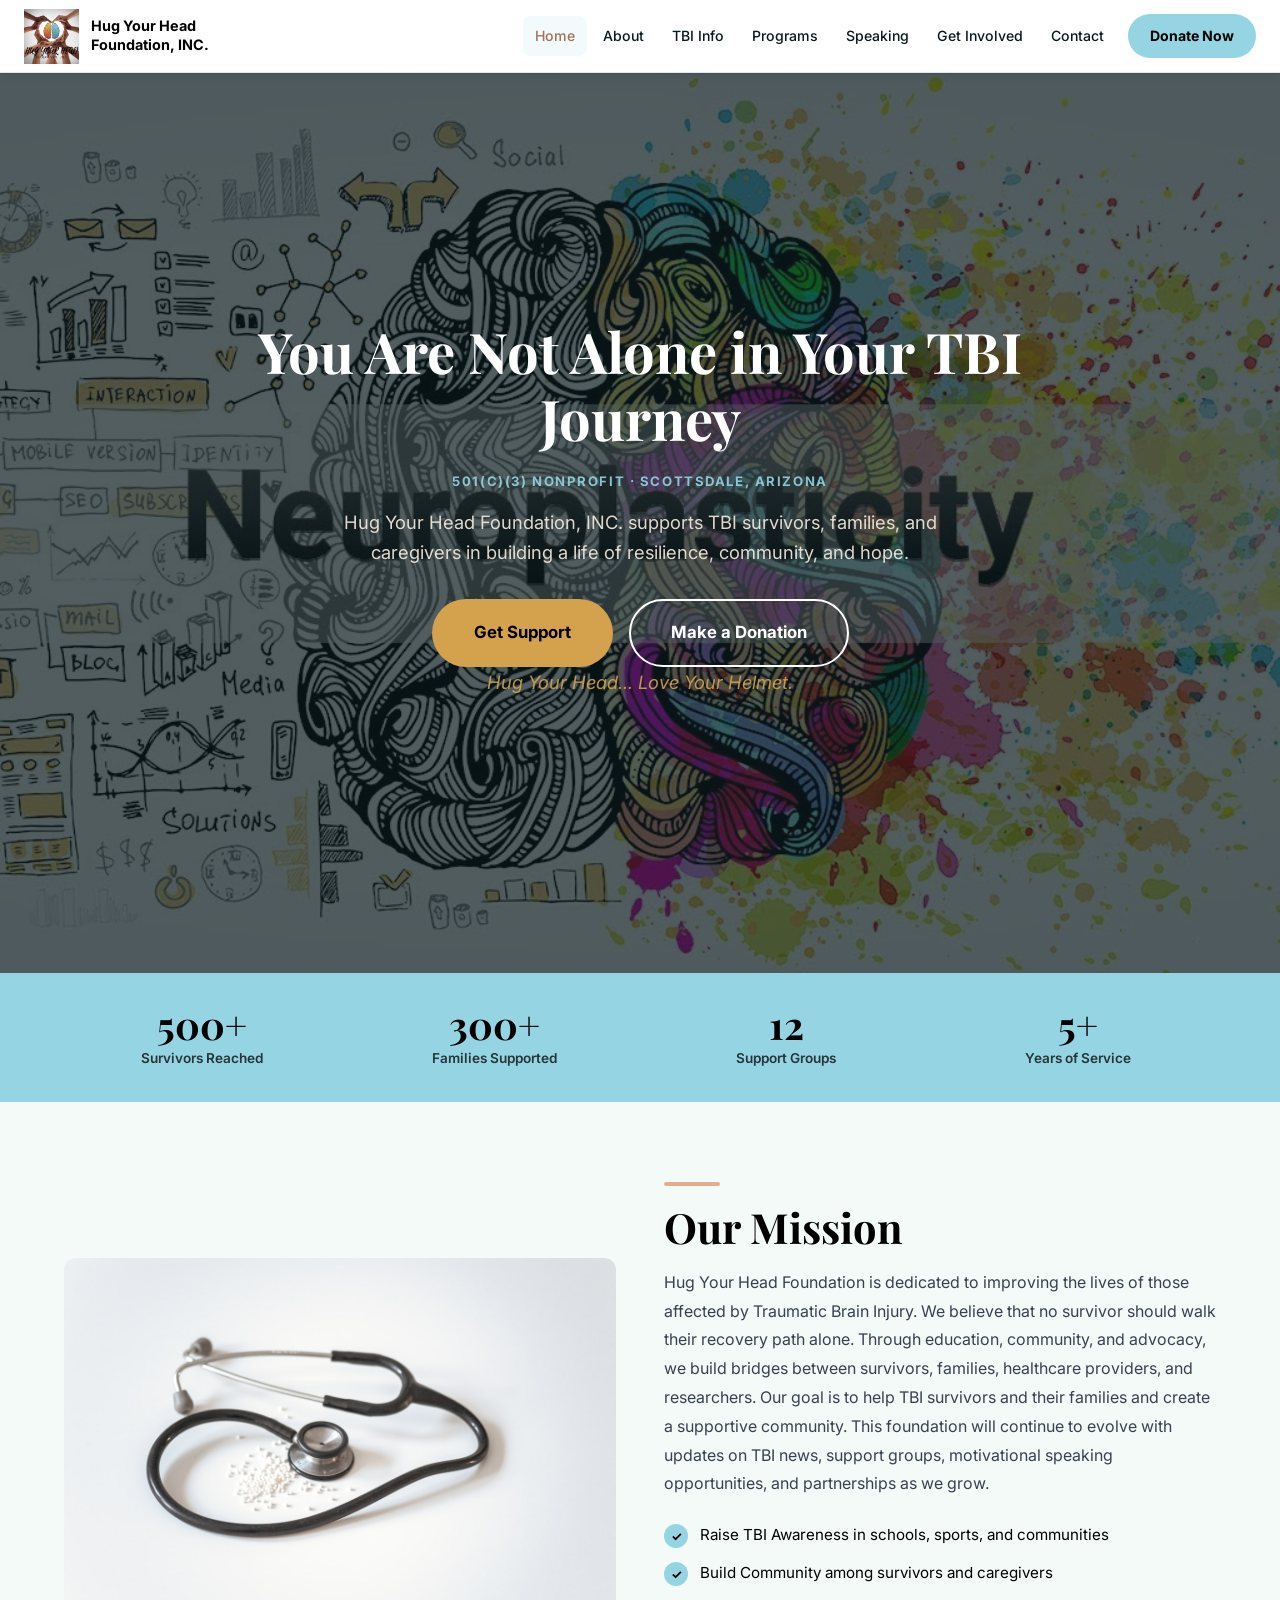
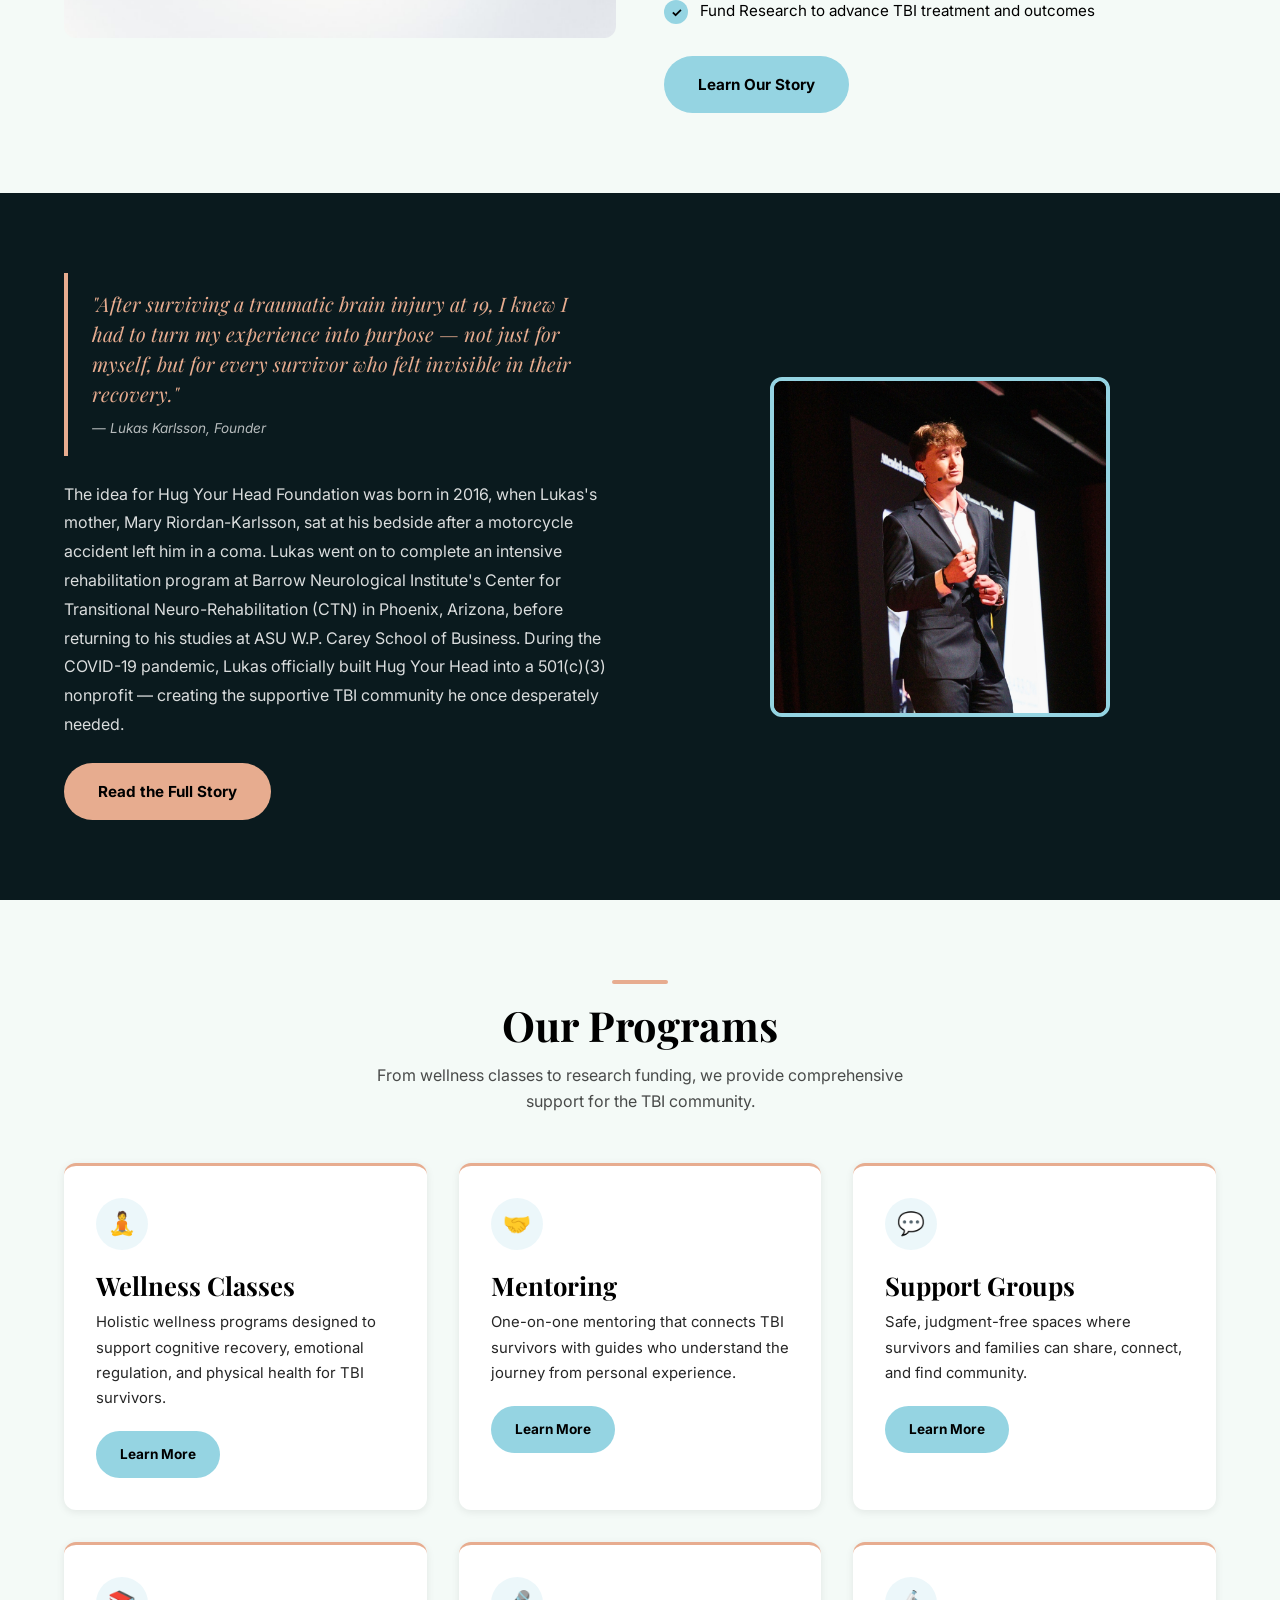
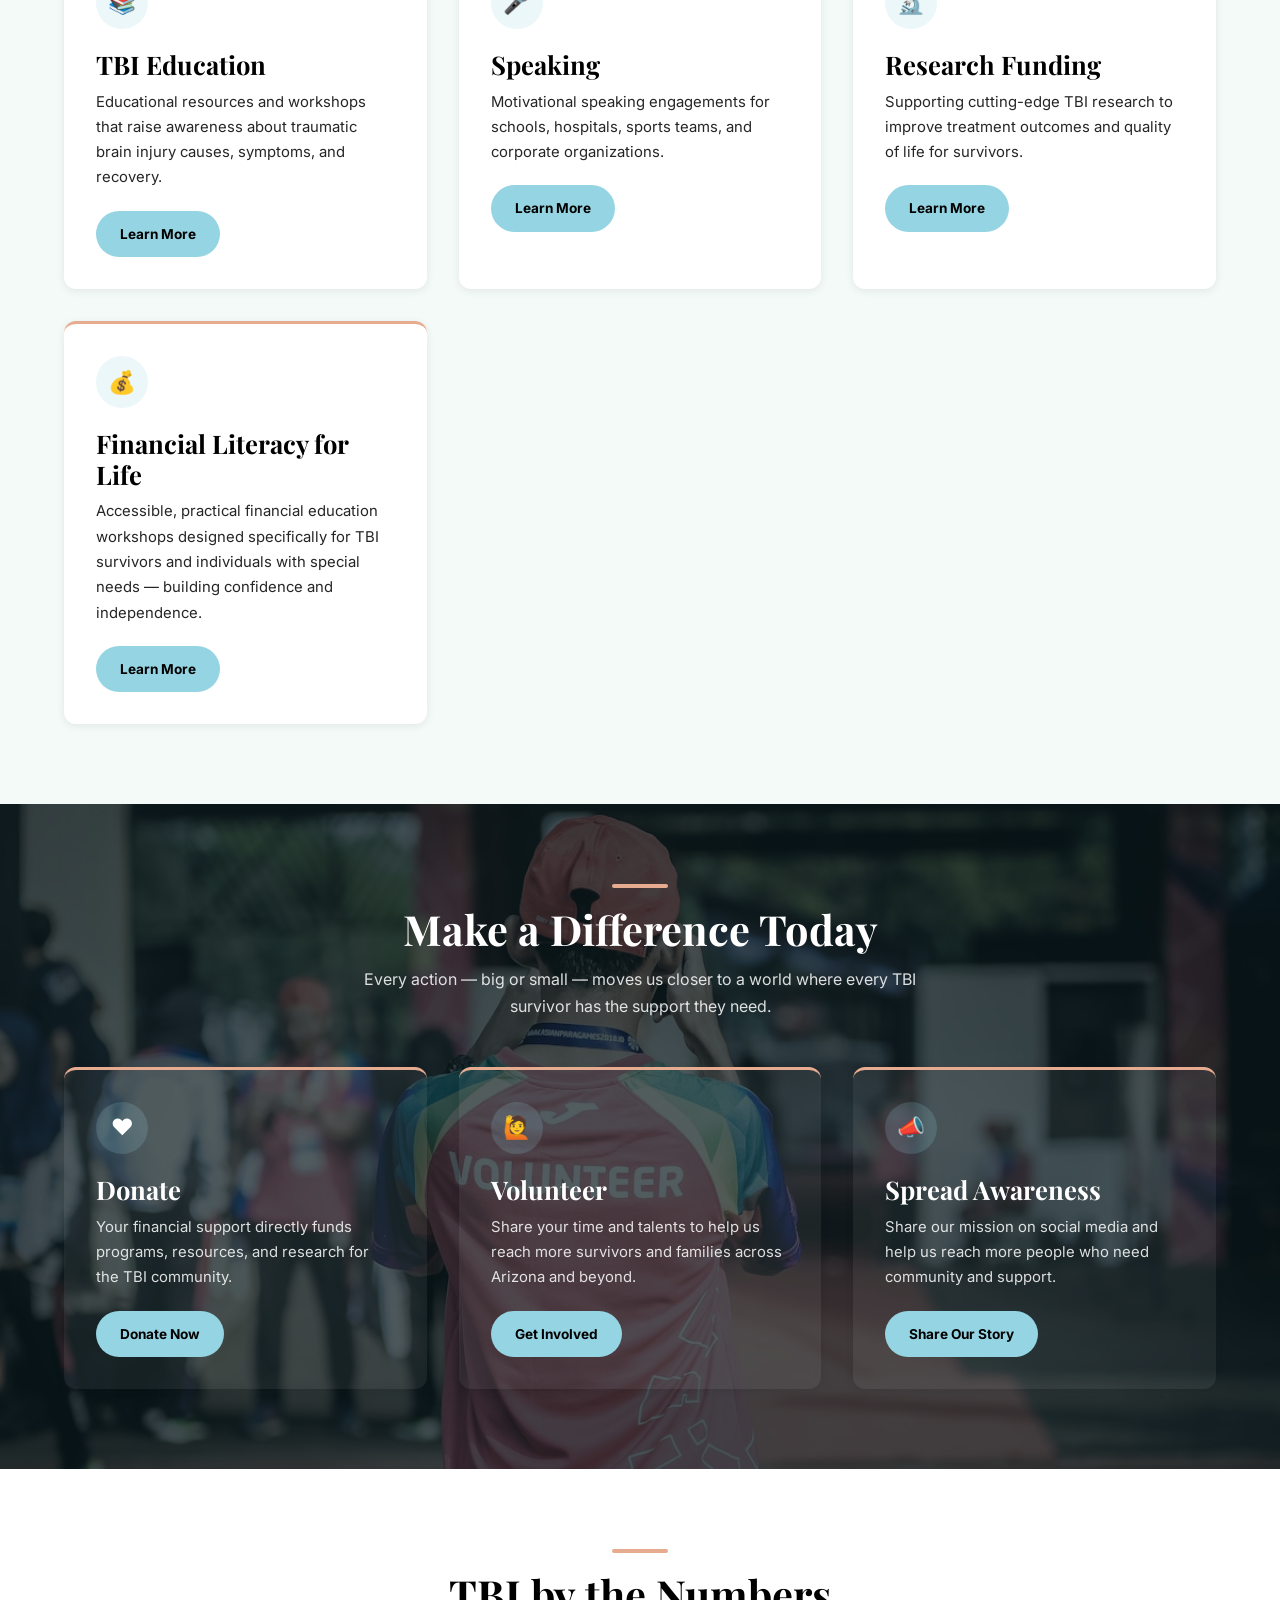
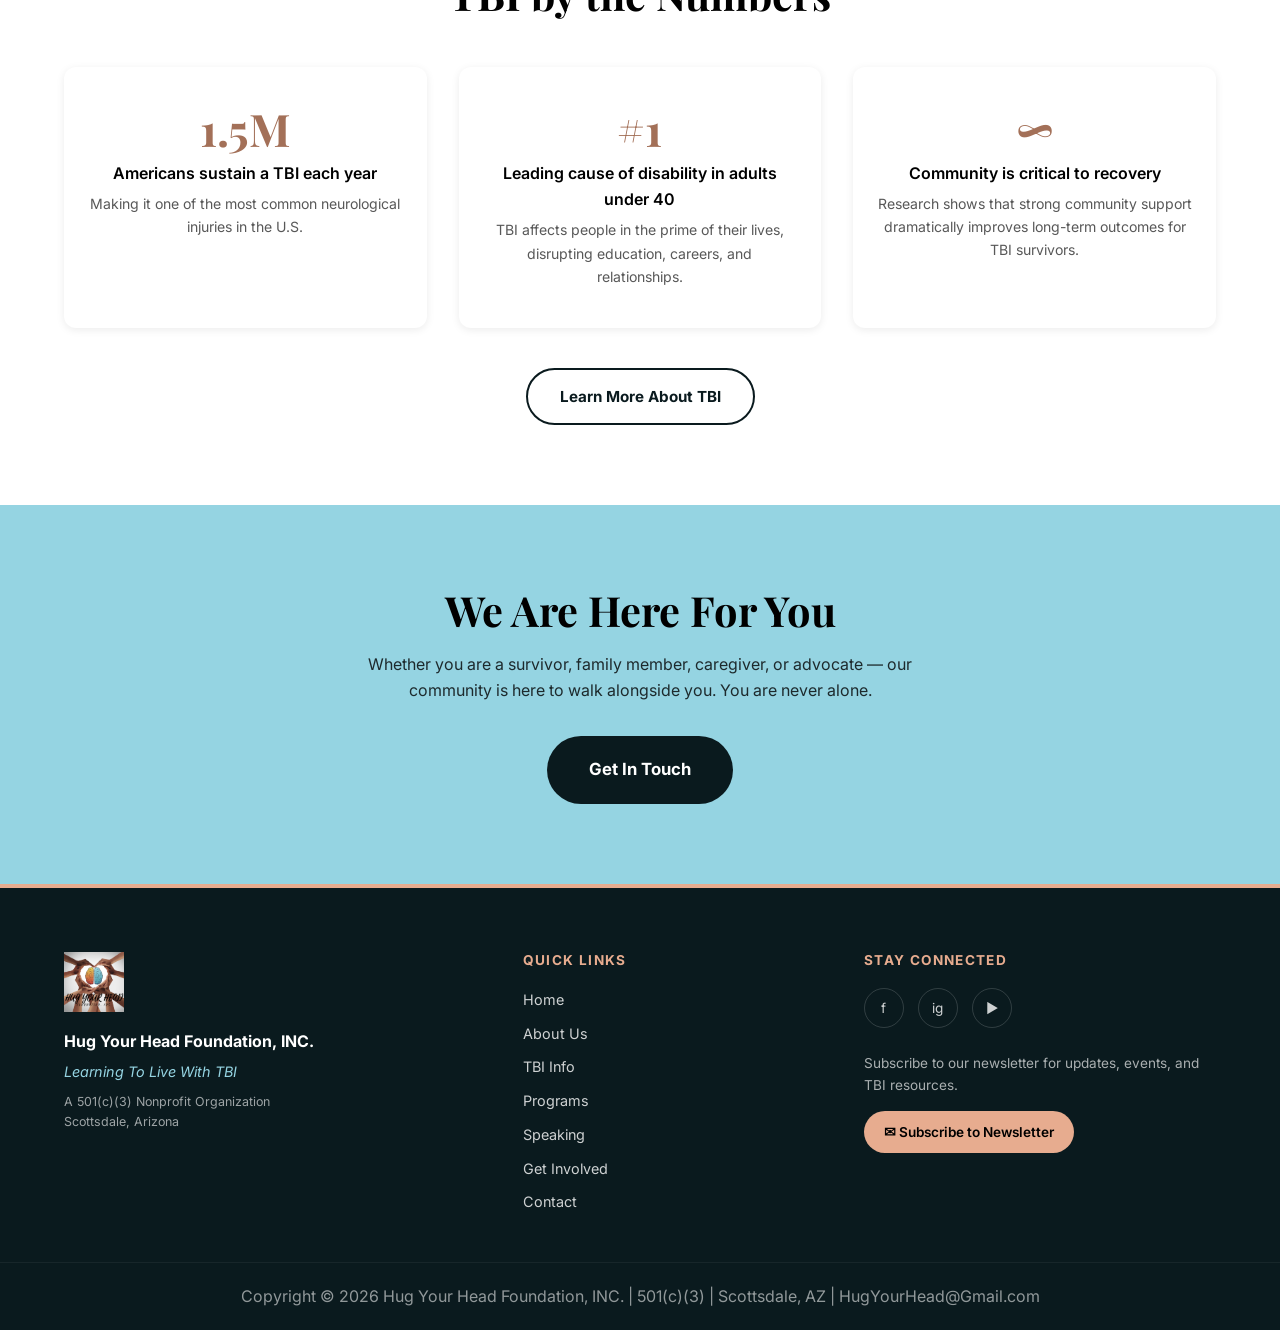
==== commit 25328e84: "Copyright 2026, sign-up disclaimer, all site images stored locally" ====
--- a/index.html
+++ b/index.html
@@ -300,7 +300,7 @@
   </div>
   <div class="footer__bottom">
     <div class="container">
-      <p>Copyright &copy; 2025 Hug Your Head Foundation, INC. | 501(c)(3) | Scottsdale, AZ | <a href="mailto:HugYourHead@Gmail.com" style="color: inherit;">HugYourHead@Gmail.com</a></p>
+      <p>Copyright &copy; <span class="js-year">2026</span> Hug Your Head Foundation, INC. | 501(c)(3) | Scottsdale, AZ | <a href="mailto:HugYourHead@Gmail.com" style="color: inherit;">HugYourHead@Gmail.com</a></p>
     </div>
   </div>
 </footer>
--- a/style.css
+++ b/style.css
@@ -830,6 +830,234 @@
 .topic-card p  { font-size: .88rem; opacity: .75; }
 
 /* =========================================================
+   FINANCIAL LITERACY — SIGN-UP CTA + SIGN-UP PAGE
+   (scoped to .fl-* classes and .btn-xl; no other page uses these)
+   ========================================================= */
+.btn-xl {
+  min-height: 64px;
+  padding: 20px 64px;
+  font-size: 1.25rem;
+  justify-content: center;
+}
+
+/* Call-to-action band on financial-literacy.html */
+.fl-cta__text {
+  max-width: 640px;
+  margin: 0 auto 32px;
+  color: var(--white);
+  opacity: .92;
+  line-height: 1.8;
+  font-size: 1.125rem;
+}
+.fl-cta__note {
+  max-width: 560px;
+  margin: 24px auto 0;
+  color: var(--white);
+  opacity: .85;
+  font-size: .95rem;
+  line-height: 1.6;
+}
+.fl-cta .btn:focus-visible,
+.fl-link-light:focus-visible { outline: 3px solid var(--white); outline-offset: 4px; }
+.fl-link-light { color: var(--blue); text-decoration: underline; text-underline-offset: 3px; font-weight: 600; }
+.fl-link-light:hover { color: var(--white); }
+
+/* Sign-up page layout */
+.fl-page [hidden] { display: none !important; }
+.fl-wrap { max-width: 760px; margin: 0 auto; }
+.fl-back {
+  display: inline-flex;
+  align-items: center;
+  gap: 8px;
+  min-height: 48px;
+  font-size: 1.0625rem;
+  font-weight: 600;
+  color: var(--dark);
+  text-decoration: underline;
+  text-underline-offset: 4px;
+  margin-bottom: 16px;
+}
+.fl-back:hover { color: var(--brown); }
+.hero--compact { min-height: 320px; }
+.fl-intro { font-size: 1.125rem; line-height: 1.75; color: #1f2937; margin-bottom: 32px; }
+.fl-panel {
+  background: var(--white);
+  border-radius: var(--radius-lg);
+  box-shadow: var(--shadow-md);
+  padding: 40px;
+}
+
+/* Form fields (overrides the shared .form-group look only inside .fl-form) */
+.fl-form { gap: 28px; }
+.fl-form .form-group { gap: 8px; }
+.fl-form .form-group label,
+.fl-form legend {
+  font-size: 1.125rem;
+  font-weight: 600;
+  color: var(--dark);
+  opacity: 1;
+  line-height: 1.4;
+}
+.fl-form .form-group input,
+.fl-form .form-group select,
+.fl-form .form-group textarea {
+  min-height: 52px;
+  padding: 12px 16px;
+  border: 2px solid #6b7280;
+  font-size: 1.0625rem;
+  color: var(--dark);
+  width: 100%;
+}
+.fl-form .form-group textarea { min-height: 130px; }
+.fl-form .form-group input:focus,
+.fl-form .form-group select:focus,
+.fl-form .form-group textarea:focus {
+  border-color: var(--dark);
+  outline: 3px solid var(--dark);
+  outline-offset: 2px;
+  box-shadow: none;
+}
+.fl-form [aria-invalid="true"] { border-color: #b91c1c !important; }
+.fl-optional { font-weight: 400; color: #4b5563; }
+.fl-help { font-size: 1rem; color: #374151; line-height: 1.6; }
+.fl-sr-only {
+  position: absolute; width: 1px; height: 1px;
+  padding: 0; margin: -1px; overflow: hidden;
+  clip: rect(0, 0, 0, 0); white-space: nowrap; border: 0;
+}
+.fl-group { display: flex; flex-direction: column; gap: 12px; }
+
+/* Inline error messages (red text + red bar, not color alone) */
+.fl-error {
+  color: #b91c1c;
+  font-size: 1rem;
+  font-weight: 600;
+  line-height: 1.5;
+  border-left: 4px solid #b91c1c;
+  padding-left: 10px;
+  margin-top: 2px;
+}
+
+/* Radio groups and checkboxes: large tap targets */
+.fl-fieldset { border: none; padding: 0; margin: 0; min-width: 0; }
+.fl-fieldset legend { padding: 0; margin-bottom: 12px; }
+.fl-choices { display: flex; gap: 12px; flex-wrap: wrap; margin-bottom: 4px; }
+.fl-choice,
+.fl-check {
+  display: flex;
+  align-items: center;
+  gap: 14px;
+  min-height: 56px;
+  padding: 12px 18px;
+  border: 2px solid #6b7280;
+  border-radius: var(--radius-sm);
+  background: var(--white);
+  color: var(--dark);
+  font-size: 1.125rem;
+  font-weight: 500;
+  line-height: 1.5;
+  cursor: pointer;
+}
+.fl-choice { min-width: 140px; }
+.fl-check { align-items: flex-start; }
+.fl-choice input,
+.fl-check input {
+  width: 28px;
+  height: 28px;
+  flex-shrink: 0;
+  margin: 0;
+  accent-color: var(--dark);
+  cursor: pointer;
+}
+.fl-check input { margin-top: 1px; }
+.fl-choice:has(input:checked),
+.fl-check:has(input:checked) { border-color: var(--dark); background: rgba(149,212,226,.22); }
+.fl-choice:focus-within,
+.fl-check:focus-within { outline: 3px solid var(--dark); outline-offset: 2px; }
+.fl-choice:has([aria-invalid="true"]),
+.fl-check:has([aria-invalid="true"]) { border-color: #b91c1c; }
+.fl-field { display: flex; flex-direction: column; gap: 8px; }
+
+/* Sections inside the form */
+.fl-section {
+  border-top: 2px solid #e2e8f0;
+  padding-top: 28px;
+  display: flex;
+  flex-direction: column;
+  gap: 24px;
+}
+.fl-fieldset.fl-section { display: block; }
+.fl-fieldset.fl-section > legend { float: left; width: 100%; margin-bottom: 20px; }
+.fl-section-body { clear: both; display: flex; flex-direction: column; gap: 24px; }
+.fl-form .fl-section-title {
+  font-family: var(--font-heading);
+  font-size: 1.5rem;
+  font-weight: 700;
+  color: var(--dark);
+  line-height: 1.3;
+}
+.fl-release-box {
+  border: 2px solid var(--dark);
+  border-radius: var(--radius-md);
+  background: var(--light);
+  padding: 24px;
+  color: #111827;
+}
+.fl-release-box p { font-size: 1.0625rem; line-height: 1.8; }
+
+/* Helpful notes and the status / error summary */
+.fl-note {
+  margin-top: 4px;
+  padding: 14px 18px;
+  background: #eef8fb;
+  border-left: 6px solid var(--blue-dark);
+  border-radius: var(--radius-sm);
+  font-size: 1.0625rem;
+  line-height: 1.6;
+  color: var(--dark);
+}
+.fl-note a,
+.fl-inline-link { color: var(--dark); font-weight: 600; text-decoration: underline; text-underline-offset: 3px; }
+.fl-status:not(:empty) {
+  padding: 14px 18px;
+  border-radius: var(--radius-sm);
+  font-size: 1.0625rem;
+  font-weight: 600;
+  line-height: 1.6;
+}
+.fl-status--error:not(:empty) { background: #fef2f2; border: 2px solid #b91c1c; color: #7f1d1d; }
+
+.fl-submit {
+  width: 100%;
+  justify-content: center;
+  min-height: 64px;
+  font-size: 1.25rem;
+}
+.fl-submit:disabled { opacity: .7; cursor: wait; transform: none; box-shadow: none; }
+.fl-page a:focus-visible,
+.fl-page .btn:focus-visible { outline: 3px solid var(--dark); outline-offset: 3px; }
+.fl-success-title { font-size: clamp(1.2rem, 2.5vw, 1.6rem); }
+.fl-success-title:focus { outline: none; }
+
+/* Spam trap: moved off-screen (not display:none) */
+.fl-hp {
+  position: absolute;
+  left: -10000px;
+  top: auto;
+  width: 1px;
+  height: 1px;
+  overflow: hidden;
+}
+
+@media (max-width: 768px) {
+  .hero--compact { min-height: 260px; }
+  .fl-panel { padding: 24px 18px; }
+  .fl-choices { flex-direction: column; }
+  .fl-choice { width: 100%; }
+  .btn-xl { width: 100%; max-width: 420px; padding: 20px 24px; }
+}
+
+/* =========================================================
    RESPONSIVE
    ========================================================= */
 @media (max-width: 1024px) {
